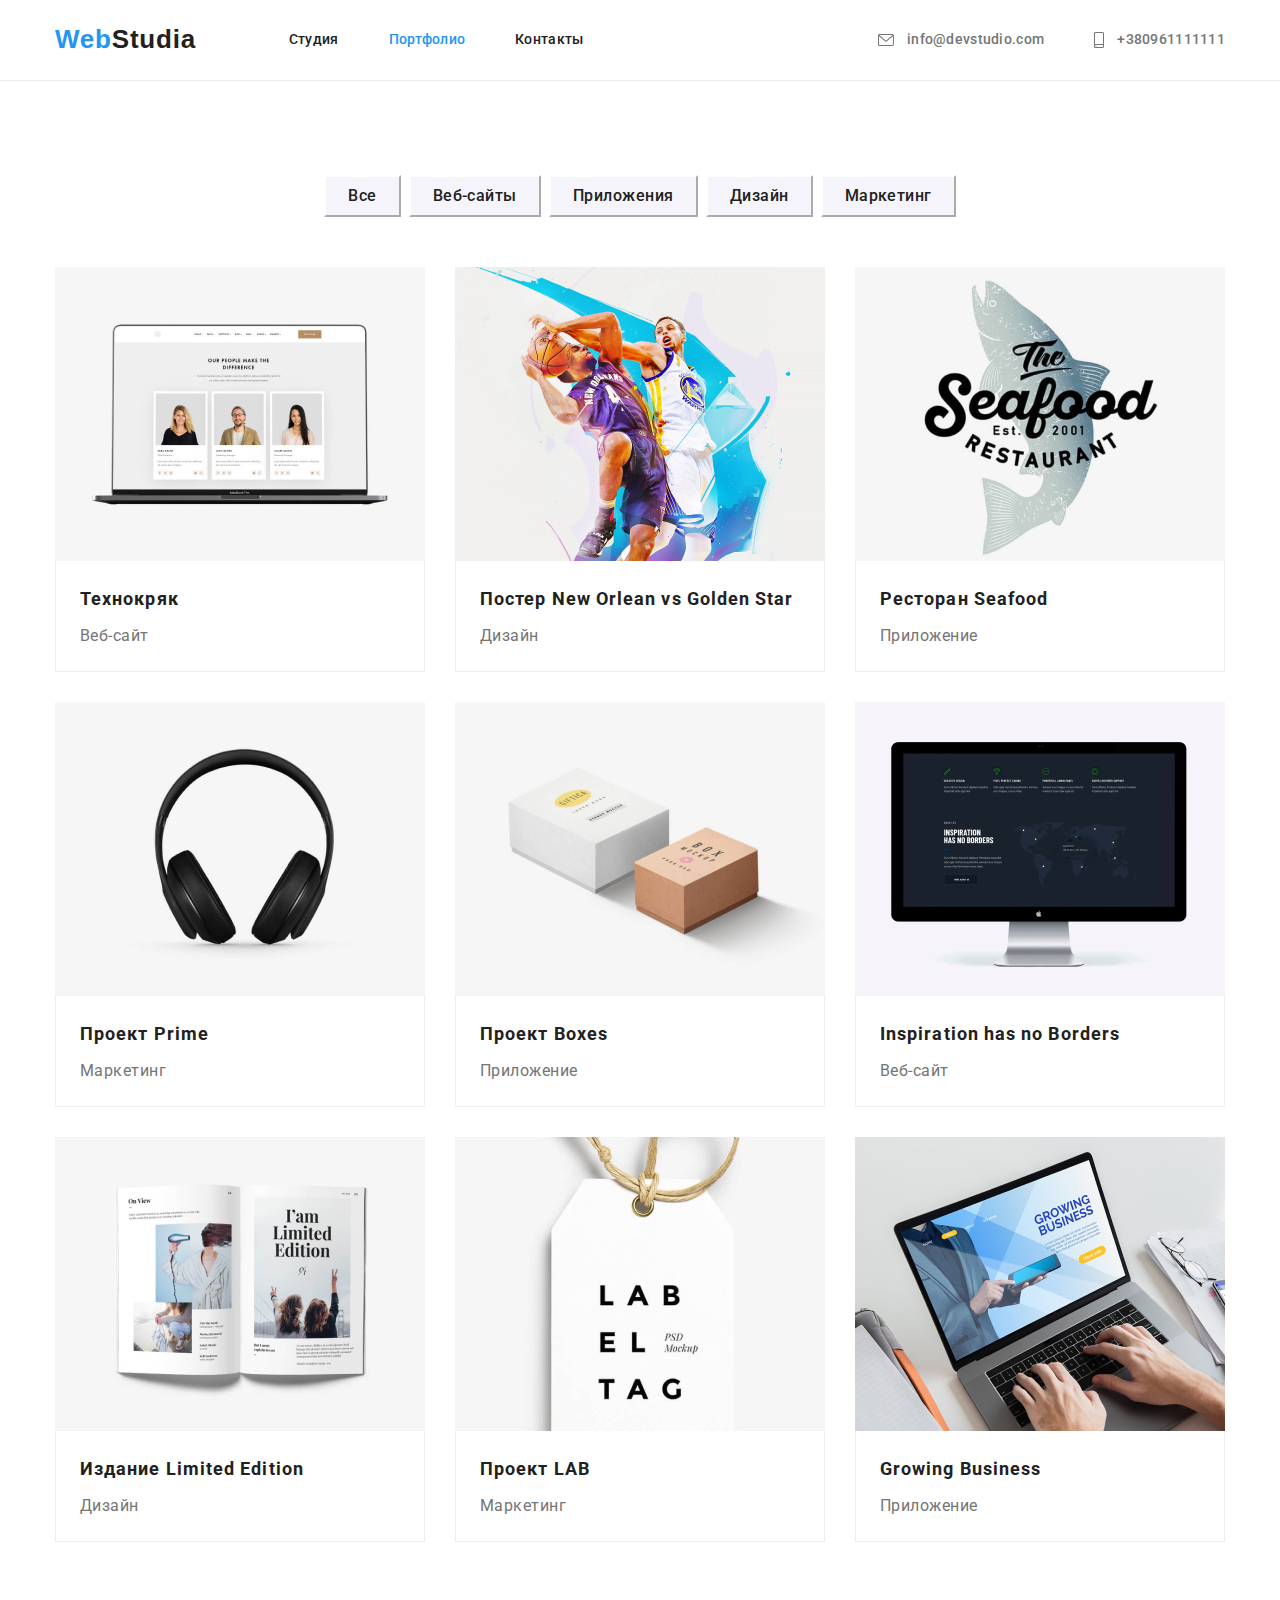
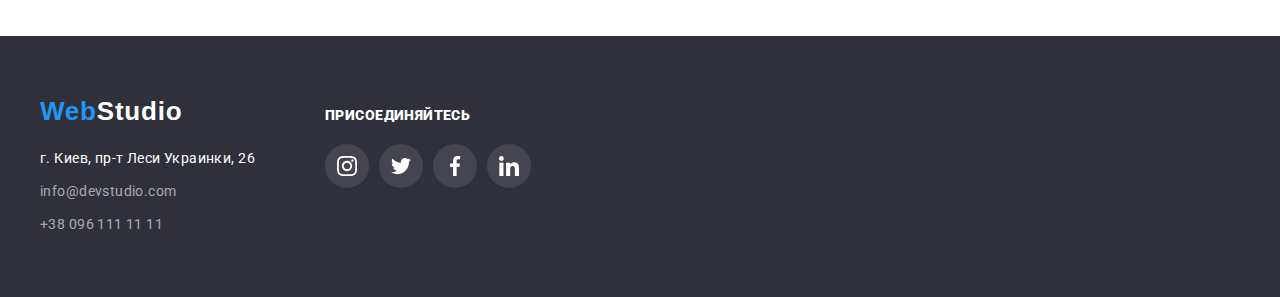
==== portfolio.html @ 7d4e593a "Перенос файлов" ====
<!DOCTYPE html>
<html lang="ru">

<head>
    
    <meta charset="UTF-8"/>
    <meta http-equiv="X-UA-Compatible" content="IE=Edge"/> <!--адаптация под IE и Edje-->
    <meta name="goit-markup-hw-02/" content="первое ДЗ"/>
    <title>Homework-2</title>
    <link rel="preconnect" href="https://fonts.gstatic.com"/>
    <link href="https://fonts.googleapis.com/css2?family=Roboto:wght@400;500;700;900&display=swap" rel="stylesheet"/>
    <link rel="stylesheet" href="https://cdnjs.cloudflare.com/ajax/libs/modern-normalize/0.2.0/modern-normalize.min.css"/>
    <link rel="stylesheet" href="./css/styles.css"/>

    <!-- Нормализация стилей в браузере или сброс стилей-->
        <!-- Сначала нормализатор -->
        <link
          rel="stylesheet"
          href="https://cdnjs.cloudflare.com/ajax/libs/modern-normalize/1.0.0/modern-normalize.min.css"
        />
        <!-- Потом ваши стили -->
        <link rel="stylesheet" href="./css/styles.css" />
    
</head>
<body>
    <header class="bg-color-header header">
        <div class="container ">
        
        <nav class="up-menue-style">
            <a class="logo-link logo-style logo" href="./"><span class="logocolor">Web</span>Studia</a>
            <ul class="list site-nav">
                <li class="li-header">
                    <a class="link" href="./index.html">Студия</a>
                </li>
                <li class="li-header">
                    <a class="current link" href="./portfolio.html">Портфолио</a>
                </li>
                <li >
                    <a class="link" href="contacs.html">Контакты</a>
                </li>
            </ul>
        </nav>
        <ul class="list up-phone-email-style nav-contacts">
            <li class="li-header">  
                <a class="link" href="mailto:info@devstudio.com">
                    <svg class="icon header-icon-link" width="16px" height="12px">
                        <use href="./images/icons/header-icons.svg#icon-envelope"></use>
                    </svg>
                    info@devstudio.com</a> 
            </li>
            <li>
                <a class="link" href="tel:+380961111111">
                    <svg class="icon header-icon-link" width="10px" height="16px">
                        <use href="./images/icons/header-icons.svg#icon-smartphone"></use>
                    </svg>
                    +380961111111</a>
            </li>
        </ul>
        </div>
    </header>

    <main class="main-bg-portfolio"> 
    <section  class="section">
        <div class="container "> 
            <h1 class="visually-hidden">Наше порфолио</h1>
            <ul class="list port-menu">
                <li class="port-menu-button-margin"><button type="button" class="portfolio-buttom link secondary">Все</button></li>
                <li class="port-menu-button-margin"><button type="button" class="portfolio-buttom link secondary">Веб-сайты</button></li>
                <li class="port-menu-button-margin"><button type="button" class="portfolio-buttom link secondary">Приложения</button ></li>
                <li class="port-menu-button-margin"><button type="button" class="portfolio-buttom link secondary">Дизайн</button ></li>
                <li><button type="button" class="portfolio-buttom link secondary">Маркетинг</button ></li>
            </ul>
            <h2 class="visually-hidden">Наши работы</h2>
            <ul class="list list-margin"> <!--<ul> - Список в виде точки, <ol> - список с цифрами-->
                <!-- li>a>(img+div>(p+p)) -->
                <li class="list-item-portfolio">
                    <a class="link" href="">
                    <img src="./images/portfolio/img.jpg" alt="Технокряк Веб-сайт" width="100%"/> <!--Ссылка на картинку, подпись и её размер-->
                    <div class="list-text-portfolio">
                    <h3 class="portfolio-h3-style">Технокряк</h3>
                    <p class="portfolio-p-style">Веб-сайт</p>
                    </div>
                    </a>
                </li>
                <li class="list-item-portfolio">
                    <a class="link" href="">
                    <img src="./images/portfolio/img-1.jpg" alt="Постер New Orlean vs Golden Star Дизайн" />
                    <div class="list-text-portfolio">
                    <h3 class="portfolio-h3-style">Постер New Orlean vs Golden Star</h3>
                    <p class="portfolio-p-style">Дизайн</p>
                    </div>
                    </a>
                </li>
                <li class="list-item-portfolio">
                    <a class="link" href="">
                    <img src="./images/portfolio/img-2.jpg" alt="Ресторан Seafood Приложение"/>
                    <div class="list-text-portfolio">
                    <h3 class="portfolio-h3-style">Ресторан Seafood</h3>
                    <p class="portfolio-p-style">Приложение</p>
                    </div>
                    </a>
                </li>
                <li class="list-item-portfolio">
                    <a class="link" href="">
                    <img src="./images/portfolio/img-3.jpg" alt="Технокряк Веб-сайт" /> <!--Ссылка на картинку, подпись и её размер-->
                    <div class="list-text-portfolio">
                    <h3 class="portfolio-h3-style">Проект Prime</h3>
                    <p class="portfolio-p-style">Маркетинг</p>
                    </div>
                    </a>
                </li>
                <li class="list-item-portfolio">
                    <a class="link" href="">
                    <img src="./images/portfolio/img-4.jpg" alt="Постер New Orlean vs Golden Star Дизайн" />
                    <div class="list-text-portfolio">
                    <h3 class="portfolio-h3-style">Проект Boxes</h3>
                    <p class="portfolio-p-style">Приложение</p>
                    </div>
                    </a>
                </li>
                <li class="list-item-portfolio">
                    <a class="link" href="">
                    <img src="./images/portfolio/img-5.jpg" alt="Ресторан Seafood Приложение" />
                    <div class="list-text-portfolio">
                    <h3 class="portfolio-h3-style">Inspiration has no Borders</h3>
                    <p class="portfolio-p-style">Веб-сайт</p>
                    </div>
                    </a>
                </li>
                <li class="list-item-portfolio">
                    <a class="link" href="">
                    <img src="./images/portfolio/img-6.jpg" alt="Технокряк Веб-сайт"/> <!--Ссылка на картинку, подпись и её размер-->
                    <div class="list-text-portfolio">
                    <h3 class="portfolio-h3-style">Издание Limited Edition</h3>
                    <p class="portfolio-p-style">Дизайн</p>
                    </div>
                    </a>
                </li>
                <li class="list-item-portfolio">
                    <a class="link" href="">
                    <img src="./images/portfolio/img-7.jpg" alt="Постер New Orlean vs Golden Star Дизайн" />
                    <div class="list-text-portfolio">
                    <h3 class="portfolio-h3-style">Проект LAB</h3>
                    <p class="portfolio-p-style">Маркетинг</p>
                    </div>
                    </a>
                </li>
                <li class="list-item-portfolio">
                    <a class="link" href="">
                    <img src="./images/portfolio/img-8.jpg" alt="Ресторан Seafood Приложение"/>
                    <div class="list-text-portfolio">
                    <h3 class="portfolio-h3-style">Growing Business</h3>
                    <p class="portfolio-p-style">Приложение</p>
                    </div>
                    </a>
                </li>
            </ul>    
        </div>
    </section>
    </main>

    <footer class="footer-text-color bg-color-footer">
        <div class="container ">
            <div class="footer-address">
                <a class="logo-link logo-style logo-margin" href="./"><span class="logocolor">Web</span>Studio</a> <!--ссылка на главную страницу "./" обозначает корневую папку и отправляет на главную страницу-->
                <address class="down-menue-address-style"><!--адрес-->
                    <ul class="list ">
                        <li class="li-footer-first">
                            <a class="link link-map" href="https://goo.gl/maps/oVkc9rPg9sfFg3QS6" target="_blank" 
                            rel="noopener norefener">г. Киев, пр-т Леси Украинки, 26 <!--адрес--></a>
                        </li>
                        <li class="li-footer-second">
                            <a class="link down-menue-contact-style" href="mailto:info@devstudio.com">info@devstudio.com</a> <!--Активный имэйл-->
                        </li>
                        <li>
                            <a class="link down-menue-contact-style" href="tel:+380961111111">+38 096 111 11 11</a> <!--Активный телефон-->
                        </li>
                    </ul>

                </address>
            </div>
            <div class="footer-soc">
                <h3 class="footer-h3-come">присоединяйтесь</h3>
                <ul class="list social-icons">
                    <li class="social-icons-item social-icons-item-margin">
                        <a href="" class="social-icons-link" target="_blank" rel="noopener noreferral">
                            <svg class="icon">
                                <use href="./images/icons/header-icons.svg#icon-instagram-2"></use>
                            </svg>
                        </a>
                    </li>
                    <li class="social-icons-item social-icons-item-margin">
                        <a href="" class="social-icons-link" target="_blank" rel="noopener noreferral">
                            <svg class="icon">
                                <use href="./images/icons/header-icons.svg#icon-twitter-1"></use>
                            </svg>
                        </a>
                    </li>
                    <li class="social-icons-item social-icons-item-margin">
                        <a href="" class="social-icons-link" target="_blank" rel="noopener noreferral">
                            <svg class="icon">
                                <use href="./images/icons/header-icons.svg#icon-facebook-1"></use>
                            </svg>
                        </a>
                    </li>
                    <li class="social-icons-item">
                        <a href="" class="social-icons-link" target="_blank" rel="noopener noreferral">
                            <svg class="icon">
                                <use href="./images/icons/header-icons.svg#icon-linkedin-1"></use>
                            </svg>
                        </a>
                    </li>
                </ul>
            </div>
        </div>

    </footer>
</body>
---- css/styles.css ----
/* предварительные стили и глобальные настройки*/
/* Шрифт Raleway */
@font-face {
  font-family: 'Raleway', sans-serif;
  font-style: normal;
  font-weight: 700;
  src: url('../fonts/raleway-v19-latin_cyrillic-ext_cyrillic/raleway-v19-latin_cyrillic-ext_cyrillic-700.eot'); /* IE9 Compat Modes */
  src: local(''),
       url('../fonts/raleway-v19-latin_cyrillic-ext_cyrillic/raleway-v19-latin_cyrillic-ext_cyrillic-700.eot?#iefix') format('embedded-opentype'), /* IE6-IE8 */
       url('../fonts/raleway-v19-latin_cyrillic-ext_cyrillic/raleway-v19-latin_cyrillic-ext_cyrillic-700.woff2') format('woff2'), /* Super Modern Browsers */
       url('../fonts/raleway-v19-latin_cyrillic-ext_cyrillic/raleway-v19-latin_cyrillic-ext_cyrillic-700.woff') format('woff'), /* Modern Browsers */
       url('../fonts/raleway-v19-latin_cyrillic-ext_cyrillic/raleway-v19-latin_cyrillic-ext_cyrillic-700.ttf') format('truetype'), /* Safari, Android, iOS */
       url('../fonts/raleway-v19-latin_cyrillic-ext_cyrillic/raleway-v19-latin_cyrillic-ext_cyrillic-700.svg#Raleway') format('svg'); /* Legacy iOS */
}

/* Класс скрывающий элементы */
.visually-hidden {
  position: absolute !important;
  clip: rect(1px 1px 1px 1px);
  clip: rect(1px, 1px, 1px, 1px);
  padding: 0 !important;
  border: 0 !important;
  height: 1px !important;
  width: 1px !important;
  overflow: hidden;
}

/* Заготовки глобальных настроек */
:root {
  --main-text-color-gray: #757575;
  --main-text-color-black: #212121;
  --main-text-color-master-black: #000000;
  --main-text-color-blue: #2196F3;
  --main-text-color-white: #FFFFFF;
  --bg-color-gray: #2f303a;
  --bg-header-line: #ECECEC;
  --border-color: #EEEEEE;
  --bg-color-team: #F5F4FA;
  --grid-item: 1;
  --icon-color-gray: #AFB1B8;
}
/* font-family: 'Roboto', sans-serif; */

/* Цвет фона main */
.main-bg {
  background-color: var(--main-text-color-white);
}

.main-bg-portfolio {
  background-color: var(--main-text-color-white);
}

html {
  box-sizing: border-box;
}

*,
*::before,
*::after {
  box-sizing: inherit;
}

/* a.current {
  color: var(--main-text-color-blue);
} */




















/* ВЫРАВНИВАНИЕ */

/* Сброс стилей */
h1,
h2,
h3,
h4,
h5,
h6,
p,
ul
 {
  margin: 0;
}


.section {
  padding-top: 94px;
  padding-bottom: 94px;
  
}

/* Общий размер для всей страницы */
.container {
  margin-left: auto;
  margin-right: auto;
  width: 1200px;
  padding: 0px 15px;
}

/* Header position */
.header .container{
  display: flex;
  justify-content: space-between;
  align-items: center;
  padding-top: 24px;
  padding-bottom: 25px;
  /* border-bottom: 30;
  border-color: var(--main-text-color-gray); */
}

.header {
  border-bottom: 1px solid var(--bg-header-line);
/* или */
/* border-width: 1px;
border-style: solid;
border-color: var(--main-text-color-gray); */
}

/* Центровка контактов */
.up-menue-style,
.nav-contacts .list {
display: flex;
align-items: center;

}


.site-nav,
.nav-contacts
 {
  display: inline-flex;
  padding-left: 0;
}

/* отступ для логотипа */
.container .logo {
  margin-right: auto;
}

/* отступ для студии,портфолио и контактов */
.up-menue-style .site-nav {
  /* margin-right: 331px; */
  margin-left: 93px;
}

/* отступы внутри site-nav */
.site-nav .li-header,
.up-phone-email-style .li-header {
  margin-right: 50px;
}

/* расположение текста относительно картинок */
.nav-contacts li .icon,
.nav-contacts li .link
 {
  vertical-align: middle;
}

/* пвсстояние между картинкой и текстом */
.header-icon-link {
  fill: var(--main-text-color-gray);
  margin-right: 10px;
  /* padding: 10px; */
}


.container .up-phone-email-style {
  fill: var(--main-text-color-gray);
  margin-left: auto;
}


/* Настройка расположения и размеров заголовка */
.container .h1-style {
  /* position: absolute; */
width: 696px;
/* height: 120px; */
margin: 0 auto;
text-align: center;
margin-bottom: 30px;
}

/* Настройка положения и размера кнопки */
.container .button {
  padding-right: 32px;
  padding-top: 10px;
  padding-bottom: 10px;
  padding-left: 32px;
  /* border-color: var(--main-text-color-blue); */
  margin: 0 auto;
}

/* .main-bg .bg-color-up .container{
  padding-top: 200px;
  padding-bottom: 200px;
} */

/* Положение Наших особенностей */
.container .index-list { 
  display: flex;
  justify-content: flex-end;
  align-items: center;
  padding-left: 0;
  /* padding-top: 32px;
  padding-bottom: 32px; */
  /* border-bottom: 30;
  border-color: var(--main-text-color-gray); */
}

/* Размер класа our-list и расстояния между ними */
.our-list {
  width: 270px;
  /* height: 101px; */
  
}

.index-list .our-margin{
  margin-right: 30px;
  /* padding-left: 0; */
}

/* промежуток между заголовком и подписью */
.our-list .h3-style{
  margin-bottom: 10px;
  margin-top: 0;
}

.container .h2-style-what-we-do {
  text-align: center;
  margin-bottom: 50px;
  margin-top: 0;
}

.what-are-we-do.section{
  padding-top: 0;
}

/* Положение Наших особенностей */
.list-work { 
  display: flex;
  justify-content: flex-end;
  align-items: center;
  /* padding-top: 32px;
  padding-bottom: 32px; */
  /* border-bottom: 30;
  border-color: var(--main-text-color-gray); */
}

/* Расстояние между блоками */
.list-work .li{
  margin-right: 30px;
}

/* превращаем картинку в блок */
.list-work li img{
  display: block;
}

/* Наша команда тени */
.container .list-team .our-shadow {
  box-shadow: 0px 1px 3px rgba(0, 0, 0, 0.12), 0px 1px 1px rgba(0, 0, 0, 0.14), 0px 2px 1px rgba(0, 0, 0, 0.2);
  /* border-radius: 0px 0px 4px 4px; */
}

/* Положение Наших особенностей */
.list-team { 
  display: flex;
  justify-content: flex-end;
  align-items: center;
  /* padding-top: 32px;
  padding-bottom: 32px; */
  /* border-bottom: 30;
  border-color: var(--main-text-color-gray); */
}

.list-team .block-style-index-margin {
  margin-right: 30px;
}

.block-style-index div .h2-style-team,
.block-style-index div .p-style {
  text-align: center;
}

.block-style-index div .h2-style-team {
  margin-bottom: 10px;
  margin-top: 0;
}

.block-style-index div .p-style {
  margin-bottom: 0;
  margin-top: 0;
  padding: 0px;
}

.block-style-index div {
  padding: 30px;
}

.block-style-index img {
  display: block;
  margin-bottom: 0px;
}


/* FOOTER */
.bg-color-footer .container { 
  display: flex;
  align-items: baseline;
  /* padding: 60px 0px; */
  /* padding-top: 32px;
  padding-bottom: 32px; */
  /* border-bottom: 30;
  border-color: var(--main-text-color-gray); */
}

.container .footer-address .logo-margin {
  display:block;
  margin-bottom: 20px;
}

/* Страница Портфолио */
/* main */
.main-bg-portfolio .section .container .port-menu{
  display: flex;
  justify-content:center;
  align-items: center;
  margin-bottom: 50px;
  margin-left: 0;
  padding-left: 0;
  /* padding-top: 32px;
  padding-bottom: 32px; */
  /* border-bottom: 30;
  border-color: var(--main-text-color-gray); */
}

/* размер кнопок port-menu */
.port-menu .link {
  padding: 6px 22px;
  
}

/* Отступ между кнопками port-menu */
.port-menu-button-margin {
  margin-right: 8px;
}

/* display: block for img port-menu */
.list-item-portfolio img {
  display: block;
}

.main-bg-portfolio .section .container .list-margin {
  display: flex;
  flex-wrap: wrap;
  margin-bottom: -30px;
  margin-right: -30px;
  --grid-item: 3;
  list-style: none;
  margin-left: 0;
  padding-left: 0;
}

.list-text-portfolio {
  padding: 20px 24px;
  border: 1px solid var(--border-color);
  border-top: none;
}

.list-item-portfolio {
  margin: 0 30px 30px 0px;
  /* width: 370px; */

  /* padding: 370px 404px; */

  /* задаём ширину элементов */
  flex-basis: calc((100% - 30px * var(--grid-item)) / var(--grid-item));
}


/* Увеличение области кликабельности ссылки */
/* .up-menue-style .logo-link, */
.site-nav .link,
.nav-contacts li .link {
  padding: 30px 0;
}




/* Отступ для Нашей команды */
.container .our-team-margin{
  margin-top: 0;
  margin-bottom: 50px;
  margin-left: auto;
  margin-right: auto;
  text-align: center;
}

.our-shadow div .p-style {
  margin-bottom: 16px;
}

/* Настройка заднего фона для иконок соцсетей в Нашей команде */
.social-icons-item .social-icons-link {
  background-color: var(--main-text-color-white);
  display: flex;
  justify-content: center;
  align-items: center;
  width: 44px;
  height: 44px;
  border-radius: 50%;
}

/* Расстояние между иконками */
.social-icons-item-margin {
  margin-right: 10px;
}

/* Параметры иконок соцсетей */
.social-icons .icon{
  width: 20px;
  height: 20px;
  fill: var(--icon-color-gray);
  /* fill: #000000; */
  /* background-color: #000000; */
}

/* отступ от левого края для всех иконок */
.list-team div .social-icons {
  display: inline-flex;
  /* margin: 0 auto; */
  padding: 0 0 0 2px;

}

/* Выделение цветом иконок соцсетей нашей команды. Ховер и фокус задается всегда на ссылку! */
.social-icons-item .social-icons-link:hover .icon,
.social-icons-item .social-icons-link:focus .icon,
.social-icons-item .social-icons-link:hover,
.social-icons-item .social-icons-link:focus {
  fill: var(--main-text-color-white);
  background-color: var(--main-text-color-blue);
  /* border-radius: 10px; */
  /* margin: 10px; */
  /* fill: inherit; */
}

/* Настройка заднего фона для иконок соцсетей в футере */
.container .list .social-icons-item .social-icons-link {
  background-color: rgba(255, 255, 255, 0.1);
  display: flex;
  justify-content: center;
  align-items: center;
  width: 44px;
  height: 44px;
  border-radius: 50%;
}

/* Расстояние между иконками */
.social-icons-item-margin {
  margin-right: 10px;
  margin-top: 0;
  margin-top: 0;
  margin-bottom: 0;
}

/* Параметры иконок соцсетей Нашей команды */
.block-style-index div .social-icons .social-icons-link .icon{
  width: 20px;
  height: 20px;
  fill: var(--icon-color-gray);
  /* fill: #000000; */
  /* background-color: #000000; */
}

/* Параметры иконок соцсетей Футера*/
.container .list .social-icons-link .icon{
  width: 20px;
  height: 20px;
  fill: var(--main-text-color-white);
  /* fill: #000000; */
  /* background-color: #000000; */
}

/* отступ от левого края для всех иконок и все в ряд */
.container .social-icons {
  display: inline-flex;
  /* margin: 0 auto; */
  padding: 0;
}

/* Выделение цветом иконок соцсетей футера. Ховер и фокус задается всегда на ссылку! */
.container .list .social-icons-item .social-icons-link:hover .icon,
.container .list .social-icons-item .social-icons-link:focus .icon,
.container .list .social-icons-item .social-icons-link:hover,
.container .list .social-icons-item .social-icons-link:focus {
  fill: var(--main-text-color-white);
  background-color: var(--main-text-color-blue);
  /* border-radius: 10px; */
  /* margin: 10px; */
  /* fill: inherit; */
}






/* отступы между списками в футере */
.down-menue-address-style .list .li-footer-first {
  margin-bottom: 9px;
  /* margin-top: 9px; */
  /* padding-bottom: 6px;
  padding-top: 9px; */

}

.down-menue-address-style .list .li-footer-second {
  margin-bottom: 9px;
  /* margin-top: 9px; */
  /* padding-bottom: 6px;
  padding-top: 9px; */

}

.list-text-portfolio .portfolio-h3-style {
  margin: 0;
}

.list-text-portfolio .portfolio-p-style {
  margin-top: 4px;
  margin-bottom: 0;
}

/* картинка на всю ширину блока */
.list-item-portfolio .link img{
  width: 100%;
}

.footer-text-color .container {
  padding: 60px 0;
}

/* Настройка блока адрес в футере, размера и расположения */
.footer-text-color .container .footer-address {
/* display: flex;
flex-direction: column;
align-items:flex-start; */
/* padding-left: 30px; */
/* padding-top: 60px;
padding-bottom: 60px; */
margin-right: 70px;
/* padding-left: 0; */
}

/* Настройки блока соцсетей в футере, размера и расположения */
.footer-text-color .container .footer-soc {
  display: flex;
  flex-direction: column;
  align-items:flex-start;
  /* padding-top: 75px;
padding-bottom: 97px; */
margin-right: 93px;
}

.list-item-portfolio .link:hover,
.list-item-portfolio .link:focus {
  display: block;

  /* box-sizing: border-box; */
  box-shadow: 0px 1px 1px rgba(0, 0, 0, 0.12), 0px 4px 4px rgba(0, 0, 0, 0.06), 1px 4px 6px rgba(0, 0, 0, 0.16);
}

/* .footer-come {
  text-align: left;
} */



/* НАШИ ПРЕИМУЩЕСТВА */
/* настройка фонового изображения для вставки перед списком */
.index-list .our-list::before {
  /* block растягивает на полный размер родителя */
  display: block;
  content: "";
  height: 120px;
  margin-bottom: 30px;
  background-color: var(--bg-color-team);
  background-size: 70px 70px;
  background-repeat: no-repeat;
  background-position: center;
  /* border-radius: 4px; */
}

/* Антенна в виде фонового изображения */
.icon-antenna::before {
  background-image: url("../images/icons/antenna-1.svg");
}

/* Часы в виде фонового изображения */
.icon-clock::before {
  background-image: url("../images/icons/clock-1.svg");
}

/* Компьютер-диаграмма в виде фонового изображения */
.icon-comp::before {
  background-image: url("../images/icons/diagram-1.svg");
}

/* Астронавт в виде фонового изображения */
.icon-astronaut::before {
  background-image: url("../images/icons/astronaut-1.svg");
}




/* ПОСТОЯННЫЕ КЛИЕНТЫ */
.section-client {
  padding-top: 94px;
  padding-bottom: 94px;
}
/* Параметры иконок соцсетей Футера*/
.container .list .icon-client-ya .link .icon{
  fill: var(--icon-color-gray);
}

/* Настройка иконок вряд */
.icons-client {
  display: flex;
  margin: 0;
  padding: 0;
}

/* Промежуткм между блоками */
.icon-client-ya-margin {
  display: flex;
  margin-right: 30px;
}


/* Выделение цветом иконок соцсетей футера. Ховер и фокус задается всегда на ссылку! */
.container .list .icon-client-ya .link-client:hover .icon,
.container .list .icon-client-ya .link-client:focus .icon,
.container .list .icon-client-ya .link-client:hover,
.container .list .icon-client-ya .link-client:focus {
  fill: var(--main-text-color-blue);
  border-color: var(--main-text-color-blue);
  /* border-radius: 10px; */
  /* margin: 10px; */
  /* fill: inherit; */
}

/* Настройка блоков и ссылки параллельно */
.icon-client-ya .link-client {
  /* background-color: var(--main-text-color-white); */
  display: flex;
  justify-content: center;
  align-items: center;
  width: 170px;
  height: 90px;
  border: 1px;
  border-radius: 4%;
  border-style: solid;
  border-color: var(--icon-color-gray);
  
}

.footer-soc .footer-h3-come {
  margin-bottom: 20px;
}





























/* Применение классов */



/* Настройка тела сайта */
body {
  font-family: "Roboto", sans-serif;
  font-size: 14px;
  line-height: 1.71;
  letter-spacing: 0.03em; /* расстояние между буквами*/
  color: var(--main-text-color-black);
  /*background-color: #e5e5e5;*/
}

.logo-link
{
  text-decoration: none; /* убирает подчеркивание с ссылки */
  color: inherit; /* обесцвечивает ссылку */
}

/* обесцвечивание и скрытия подч]ркивания для ссылки */
.link {
  text-decoration: none; /* убирает подчеркивание с ссылки */
  color: inherit; /*обесцвечивает ссылку*/
}

/* изменение ссылки при наведении */
.link:hover,
:focus {
  color: var(--main-text-color-blue);
}

/* Выделение цветом иконок письма и телефона. Ховер и фокус задается всегда на ссылку! */
.link:hover .header-icon-link,
.link:focus .header-icon-link {
  fill: var(--main-text-color-blue);
  /* border-radius: 10px; */
  /* margin: 10px; */
  /* fill: inherit; */
}

/* Отцентровать */
/* .center {
  text-align: center;
} */

/* Убрать нумерацию списка */
.list {
  list-style: none;
  /* padding-left: 0px;
  margin: 0px; */
}

/* Убрать нумерацию списка */
.list .our-icon-link{
  list-style: none;
  /* padding-left: 0px;
  margin: 0px; */
}

.down-menue-address-style .list {
  padding-left: 0px;
  margin: 0px;
}


    /* Стили телефона и имэйла в хедере */
.up-phone-email-style {
font-weight: 500;
font-size: 14px;
line-height: 1.14;
letter-spacing: 0.02em;
color: var(--main-text-color-gray);
}

/* оформление верхнего меню */
.up-menue-style {
font-weight: 500;
font-size: 14px;
line-height: 1.14;
letter-spacing: 0.02em;
color: var(--main-text-color-black);
}

/* Цвет футера */
.footer-text-color {
  color: var(--main-text-color-white);
}

/* оформление адреса нижнего меню */
.down-menue-address-style {
/*font-weight: 400;*/
font-style: normal;
font-size: 14px;
line-height: 1.7;
letter-spacing: 0.03em;

  }

/* оформление нижнего меню телефона и имэйла*/
.down-menue-contact-style {
color: rgba(255, 255, 255, 0.6);
    }

/* Стиль заголовка н1 */
.h1-style {
font-weight: 900;
font-size: 44px;
line-height: 1.36;
/* text-align: center; */
letter-spacing: 0.06em;
text-transform: uppercase;
color: var(--main-text-color-white);
}

/* Стиль заголовка н2 */
.h2-style {
  font-family: Roboto;
  font-style: normal;
  font-weight: 700;
  font-size: 36px;
  line-height: 1.16;
  /* text-align: center; */
  letter-spacing: 0.03em;
  color: var(--main-text-color-master-black);
}

/* Стиль заголовка н2 для "Наша команда" */
.h2-style-team {
  font-weight: 500;
  font-size: 16px;
  line-height: 1.9;
  /* text-align: center; */
  letter-spacing: 0.03em;
  color: var(--main-text-color-master-black);
}

/* Стиль заготовка н3 */
.h3-style {
  font-weight: 700;
  font-size: 14px;
  line-height: 1.14;
  letter-spacing: 0.03em;
  text-transform: uppercase;
  color: var(--main-text-color-black);
}

.p-style-up {
  font-size: 14px;
  line-height: 1.5;
  letter-spacing: 0.03em;
  color: var(--main-text-color-gray);
  margin: 0;
}


/* Стиль для простого текста главной страницы */
.p-style {
  /*font-weight: 400;*/
  font-size: 14px;
  line-height: 1.71;
  letter-spacing: 0.03em;  
  color: var(--main-text-color-gray);
}

/* Стиль для подписи нашей команды */
.p-style-team {
  /*font-weight: 400;*/
  font-size: 16px;
  line-height: 1.19;
  /* text-align: center; */
  letter-spacing: 0.03em;  
  color: var(--main-text-color-gray);
}

/* Стиль для cтилизации заголовка фото в портфолио */
.portfolio-h3-style {
font-weight: 700;
font-size: 18px;
line-height: 2;
letter-spacing: 0.06em;
/* letter-spacing: 0.04em; */
color: var(--main-text-color-black);

}

/* Стиль для cтилизации описания фото в портфолио */
.portfolio-p-style {
/*font-weight: 400;*/
font-size: 16px;
line-height: 1.87;
letter-spacing: 0.03em;
color: var(--main-text-color-gray);
}

/* Стиль кнопки на главной странице */
.button {
  font-weight: 700;
  font-size: 16px;
  line-height: 1.87;
  display: flex;
  align-items: center;
  text-align: center;
  letter-spacing: 0.06em;
  color: var(--main-text-color-white);
}

/* Client стилизация текста*/
.h2-style-client {
font-weight: 700;
font-size: 36px;
line-height: 1.16;
text-align: center;
letter-spacing: 0.03em;
color: var(--main-text-color-black);
margin-bottom: 50px;
margin-top: 0;
}


/* футер, ПРИСОЕДИНЯЙТЕСЬ */
.footer-h3-come {
  font-weight: 900;
  font-size: 14px;
  line-height: 1.14;
  letter-spacing: 0.03em;
  text-transform: uppercase;
  margin: 0;
  color: var(--main-text-color-white);
  }















/* НАСТРОЙКА ЦВЕТОВ */
/* ЦВЕТА ФОНА И КНОПОК */
/* настройка цвета логотипа, а именно части Web */
.logocolor {
  color: var(--main-text-color-blue);
}

/* Стиль логотипа (цвет, шрифт и т.д.) */
.logo-style {  
  font-family: "Raleway", sans-serif;
  /* font-style: normal; */
  font-weight: 700;
  font-size: 26px;
  line-height: 1.2;
  letter-spacing: 0.03em;
  /* color: var(--main-text-color-master-black); */
  }

.button-index {
  background-color: var(--main-text-color-blue);
  border: none;
  border-radius: 4px;
}

/* изменение цвета кнопки при наведении */
.button:hover,
.button:focus {
  background-color: var(--main-text-color-blue); /*изменение цвета кнопни*/
  color: var(--main-text-color-white); /*изменение цвета надписи*/
  cursor: pointer;
}

/* Стиль кнопок на странице портфолио */
.portfolio-buttom {
font-weight: 500;
font-size: 16px;
line-height: 1.63;
letter-spacing: 0.03em;
color: var(--main-text-color-black);
background-color: var(--main-text-color-white);
cursor: pointer;
}

.portfolio-buttom.link:hover,
.portfolio-buttom.link:focus {
  background-color: var(--main-text-color-blue); /*изменение цвета кнопни*/
  color: var(--main-text-color-white);  /*изменение цвета надписи*/
  box-shadow: 0px 3px 1px rgba(0, 0, 0, 0.1), 0px 1px 2px rgba(0, 0, 0, 0.08), 0px 2px 2px rgba(0, 0, 0, 0.12);
  border-radius: 4px;
  /* cursor: pointer; */
}

.portfolio-buttom.primary {
  background-color: var(--main-text-color-blue);
  color: var(--main-text-color-white);
  border-color: var(--main-text-color-blue);
}

.portfolio-buttom.secondary {
  background-color: var(--bg-color-team);
  color: var(--main-text-color-black);
  border-color: var(--main-text-color-white);
}

.bg-color-header {
  /* position: absolute; */
  /* width: 1600px; */
  /* height: 80px; */
  /* left: 0px; */
  /* top: 0px; */
  background: var(--main-text-color-white);
}

.bg-color-up {

background-color: var(--bg-color-gray);
text-align: center;
padding-top: 200px;
padding-bottom: 200px;
max-width: 1600px;   /*максимальная длинна банера*/
height: 600px;
margin-left: auto;
margin-right: auto;
background-image: url(../images/index/bg-Img-overlay.png), url(../images/index/bg-header-Img.png);
/* background-image: linear-gradient(rgba(47, 48, 58, 0.4), rgba(47, 48, 58, 0.4)), url(../images/index/bg-header-Img.png); */
background-position: center;
background-repeat: no-repeat;
object-fit: cover;  /*задаем отображение картинки-фона (стоять на месте и т.д.);/
/* центр всегда на месте */
background-position: center;
/* можно задать ысоту банера, убирая паддинги, но тогда могут возникнуть баги с переполнением */

  /* display: flex;*/  /*работает вместе с align-items*/
  /*align-items: center;*/  /*вертикальное выравнивание*/
  /* justify-content: center;  горизонтальное выравнивание */ 
  /* Банер всегда подстраивается под экран */
  /* height: 100vh;  */
/* position: absolute; */
/* width: 1600px; */
/* height: 600px; */
/* left: 0px; */
/* top: 80px; */
/* padding: 250px 0; */
/* object-position: 50% 50%; */
/* padding: 200px 0;  */
}

.bg-color-team {
  /* position: absolute; */
  /* width: 1600px; */
  /* height: 648px; */
  /* left: 0px;
  top: 1449px; */
  background: var(--bg-color-team);
}

.bg-color-footer {
  /* position: absolute; */
  /* width: 1600px; */
  /* height: 252px; */
  /* left: 0px;
  top: 1628px; */
  background: var(--bg-color-gray);
}

.bg-color-portfolio-block {
  /* position: absolute;
width: 370px;
/* height: 404px; */
/* left: 1015px;
top: 262px; */
background: var(--main-text-color-white);
border: 1px solid var(--border-color);
box-sizing: border-box;
}

.block-style-index {
  /* position: absolute; */
  width: 270px;
  /* height: 368px; */
  /* left: 215px;
  top: 1635px; */
  background: var(--main-text-color-white);
  /* material shadow v1 */  
  box-shadow: 0px 1px 3px rgba(0, 0, 0, 0.12), 0px 1px 1px rgba(0, 0, 0, 0.14), 0px 2px 1px rgba(0, 0, 0, 0.2);
  border-radius: 0px 0px 4px 4px;
}










/* ЦВЕТА ТЕКСТА */
/* цвет текста для отображения активной сылкиы */
.current {
  color: var(--main-text-color-blue);
}

/* цвет текста для отображения активной сылкиы */
.current-button {
  color: var(--main-text-color-white);
  background-color: var(--main-text-color-blue);
}























/* НЕ ИСПОЛЬЗУЕМОЕ */
/* raleway-regular - latin_cyrillic-ext_cyrillic */
/*@font-face {
  font-family: 'Raleway';
  font-style: normal;
  font-weight: 400;
  src: url('../fonts/raleway-v19-latin_cyrillic-ext_cyrillic-regular.eot'); /* IE9 Compat Modes */
 /* src: local(''),
       url('../fonts/raleway-v19-latin_cyrillic-ext_cyrillic-regular.eot?#iefix') format('embedded-opentype'), /* IE6-IE8 */
  /*     url('../fonts/raleway-v19-latin_cyrillic-ext_cyrillic-regular.woff2') format('woff2'), /* Super Modern Browsers */
 /*      url('../fonts/raleway-v19-latin_cyrillic-ext_cyrillic-regular.woff') format('woff'), /* Modern Browsers */
 /*      url('../fonts/raleway-v19-latin_cyrillic-ext_cyrillic-regular.ttf') format('truetype'), /* Safari, Android, iOS */
 /*      url('../fonts/raleway-v19-latin_cyrillic-ext_cyrillic-regular.svg#Raleway') format('svg'); /* Legacy iOS */
/*}*/
/* raleway-700 - latin_cyrillic-ext_cyrillic */

/* Выстраивание списка в ряд */
/* .line {
        display: inline;
        margin-right: 5px; */
        /* list-style: none;убираем маркеры списка */
        /*display: inline-block; /* Отображать как строчный элемент */
        /* margin: 0; убираем верхнее и нижнее поле, равное 1em */
        /* padding-left: 0; убираем левый отступ, равный 40px */
        /* margin-right: 5px; Отступ слева */
        /* border: 1px solid #000; Рамка вокруг текста
        padding: 3px; Поля вокруг текста */
    /* } */
---- css/styles.css ----
/* предварительные стили и глобальные настройки*/
/* Шрифт Raleway */
@font-face {
  font-family: 'Raleway', sans-serif;
  font-style: normal;
  font-weight: 700;
  src: url('../fonts/raleway-v19-latin_cyrillic-ext_cyrillic/raleway-v19-latin_cyrillic-ext_cyrillic-700.eot'); /* IE9 Compat Modes */
  src: local(''),
       url('../fonts/raleway-v19-latin_cyrillic-ext_cyrillic/raleway-v19-latin_cyrillic-ext_cyrillic-700.eot?#iefix') format('embedded-opentype'), /* IE6-IE8 */
       url('../fonts/raleway-v19-latin_cyrillic-ext_cyrillic/raleway-v19-latin_cyrillic-ext_cyrillic-700.woff2') format('woff2'), /* Super Modern Browsers */
       url('../fonts/raleway-v19-latin_cyrillic-ext_cyrillic/raleway-v19-latin_cyrillic-ext_cyrillic-700.woff') format('woff'), /* Modern Browsers */
       url('../fonts/raleway-v19-latin_cyrillic-ext_cyrillic/raleway-v19-latin_cyrillic-ext_cyrillic-700.ttf') format('truetype'), /* Safari, Android, iOS */
       url('../fonts/raleway-v19-latin_cyrillic-ext_cyrillic/raleway-v19-latin_cyrillic-ext_cyrillic-700.svg#Raleway') format('svg'); /* Legacy iOS */
}

/* Класс скрывающий элементы */
.visually-hidden {
  position: absolute !important;
  clip: rect(1px 1px 1px 1px);
  clip: rect(1px, 1px, 1px, 1px);
  padding: 0 !important;
  border: 0 !important;
  height: 1px !important;
  width: 1px !important;
  overflow: hidden;
}

/* Заготовки глобальных настроек */
:root {
  --main-text-color-gray: #757575;
  --main-text-color-black: #212121;
  --main-text-color-master-black: #000000;
  --main-text-color-blue: #2196F3;
  --main-text-color-white: #FFFFFF;
  --bg-color-gray: #2f303a;
  --bg-header-line: #ECECEC;
  --border-color: #EEEEEE;
  --bg-color-team: #F5F4FA;
  --grid-item: 1;
  --icon-color-gray: #AFB1B8;
}
/* font-family: 'Roboto', sans-serif; */

/* Цвет фона main */
.main-bg {
  background-color: var(--main-text-color-white);
}

.main-bg-portfolio {
  background-color: var(--main-text-color-white);
}

html {
  box-sizing: border-box;
}

*,
*::before,
*::after {
  box-sizing: inherit;
}

/* a.current {
  color: var(--main-text-color-blue);
} */




















/* ВЫРАВНИВАНИЕ */

/* Сброс стилей */
h1,
h2,
h3,
h4,
h5,
h6,
p,
ul
 {
  margin: 0;
}


.section {
  padding-top: 94px;
  padding-bottom: 94px;
  
}

/* Общий размер для всей страницы */
.container {
  margin-left: auto;
  margin-right: auto;
  width: 1200px;
  padding: 0px 15px;
}

/* Header position */
.header .container{
  display: flex;
  justify-content: space-between;
  align-items: center;
  padding-top: 24px;
  padding-bottom: 25px;
  /* border-bottom: 30;
  border-color: var(--main-text-color-gray); */
}

.header {
  border-bottom: 1px solid var(--bg-header-line);
/* или */
/* border-width: 1px;
border-style: solid;
border-color: var(--main-text-color-gray); */
}

/* Центровка контактов */
.up-menue-style,
.nav-contacts .list {
display: flex;
align-items: center;

}


.site-nav,
.nav-contacts
 {
  display: inline-flex;
  padding-left: 0;
}

/* отступ для логотипа */
.container .logo {
  margin-right: auto;
}

/* отступ для студии,портфолио и контактов */
.up-menue-style .site-nav {
  /* margin-right: 331px; */
  margin-left: 93px;
}

/* отступы внутри site-nav */
.site-nav .li-header,
.up-phone-email-style .li-header {
  margin-right: 50px;
}

/* расположение текста относительно картинок */
.nav-contacts li .icon,
.nav-contacts li .link
 {
  vertical-align: middle;
}

/* пвсстояние между картинкой и текстом */
.header-icon-link {
  fill: var(--main-text-color-gray);
  margin-right: 10px;
  /* padding: 10px; */
}


.container .up-phone-email-style {
  fill: var(--main-text-color-gray);
  margin-left: auto;
}


/* Настройка расположения и размеров заголовка */
.container .h1-style {
  /* position: absolute; */
width: 696px;
/* height: 120px; */
margin: 0 auto;
text-align: center;
margin-bottom: 30px;
}

/* Настройка положения и размера кнопки */
.container .button {
  padding-right: 32px;
  padding-top: 10px;
  padding-bottom: 10px;
  padding-left: 32px;
  /* border-color: var(--main-text-color-blue); */
  margin: 0 auto;
}

/* .main-bg .bg-color-up .container{
  padding-top: 200px;
  padding-bottom: 200px;
} */

/* Положение Наших особенностей */
.container .index-list { 
  display: flex;
  justify-content: flex-end;
  align-items: center;
  padding-left: 0;
  /* padding-top: 32px;
  padding-bottom: 32px; */
  /* border-bottom: 30;
  border-color: var(--main-text-color-gray); */
}

/* Размер класа our-list и расстояния между ними */
.our-list {
  width: 270px;
  /* height: 101px; */
  
}

.index-list .our-margin{
  margin-right: 30px;
  /* padding-left: 0; */
}

/* промежуток между заголовком и подписью */
.our-list .h3-style{
  margin-bottom: 10px;
  margin-top: 0;
}

.container .h2-style-what-we-do {
  text-align: center;
  margin-bottom: 50px;
  margin-top: 0;
}

.what-are-we-do.section{
  padding-top: 0;
}

/* Положение Наших особенностей */
.list-work { 
  display: flex;
  justify-content: flex-end;
  align-items: center;
  /* padding-top: 32px;
  padding-bottom: 32px; */
  /* border-bottom: 30;
  border-color: var(--main-text-color-gray); */
}

/* Расстояние между блоками */
.list-work .li{
  margin-right: 30px;
}

/* превращаем картинку в блок */
.list-work li img{
  display: block;
}

/* Наша команда тени */
.container .list-team .our-shadow {
  box-shadow: 0px 1px 3px rgba(0, 0, 0, 0.12), 0px 1px 1px rgba(0, 0, 0, 0.14), 0px 2px 1px rgba(0, 0, 0, 0.2);
  /* border-radius: 0px 0px 4px 4px; */
}

/* Положение Наших особенностей */
.list-team { 
  display: flex;
  justify-content: flex-end;
  align-items: center;
  /* padding-top: 32px;
  padding-bottom: 32px; */
  /* border-bottom: 30;
  border-color: var(--main-text-color-gray); */
}

.list-team .block-style-index-margin {
  margin-right: 30px;
}

.block-style-index div .h2-style-team,
.block-style-index div .p-style {
  text-align: center;
}

.block-style-index div .h2-style-team {
  margin-bottom: 10px;
  margin-top: 0;
}

.block-style-index div .p-style {
  margin-bottom: 0;
  margin-top: 0;
  padding: 0px;
}

.block-style-index div {
  padding: 30px;
}

.block-style-index img {
  display: block;
  margin-bottom: 0px;
}


/* FOOTER */
.bg-color-footer .container { 
  display: flex;
  align-items: baseline;
  /* padding: 60px 0px; */
  /* padding-top: 32px;
  padding-bottom: 32px; */
  /* border-bottom: 30;
  border-color: var(--main-text-color-gray); */
}

.container .footer-address .logo-margin {
  display:block;
  margin-bottom: 20px;
}

/* Страница Портфолио */
/* main */
.main-bg-portfolio .section .container .port-menu{
  display: flex;
  justify-content:center;
  align-items: center;
  margin-bottom: 50px;
  margin-left: 0;
  padding-left: 0;
  /* padding-top: 32px;
  padding-bottom: 32px; */
  /* border-bottom: 30;
  border-color: var(--main-text-color-gray); */
}

/* размер кнопок port-menu */
.port-menu .link {
  padding: 6px 22px;
  
}

/* Отступ между кнопками port-menu */
.port-menu-button-margin {
  margin-right: 8px;
}

/* display: block for img port-menu */
.list-item-portfolio img {
  display: block;
}

.main-bg-portfolio .section .container .list-margin {
  display: flex;
  flex-wrap: wrap;
  margin-bottom: -30px;
  margin-right: -30px;
  --grid-item: 3;
  list-style: none;
  margin-left: 0;
  padding-left: 0;
}

.list-text-portfolio {
  padding: 20px 24px;
  border: 1px solid var(--border-color);
  border-top: none;
}

.list-item-portfolio {
  margin: 0 30px 30px 0px;
  /* width: 370px; */

  /* padding: 370px 404px; */

  /* задаём ширину элементов */
  flex-basis: calc((100% - 30px * var(--grid-item)) / var(--grid-item));
}


/* Увеличение области кликабельности ссылки */
/* .up-menue-style .logo-link, */
.site-nav .link,
.nav-contacts li .link {
  padding: 30px 0;
}




/* Отступ для Нашей команды */
.container .our-team-margin{
  margin-top: 0;
  margin-bottom: 50px;
  margin-left: auto;
  margin-right: auto;
  text-align: center;
}

.our-shadow div .p-style {
  margin-bottom: 16px;
}

/* Настройка заднего фона для иконок соцсетей в Нашей команде */
.social-icons-item .social-icons-link {
  background-color: var(--main-text-color-white);
  display: flex;
  justify-content: center;
  align-items: center;
  width: 44px;
  height: 44px;
  border-radius: 50%;
}

/* Расстояние между иконками */
.social-icons-item-margin {
  margin-right: 10px;
}

/* Параметры иконок соцсетей */
.social-icons .icon{
  width: 20px;
  height: 20px;
  fill: var(--icon-color-gray);
  /* fill: #000000; */
  /* background-color: #000000; */
}

/* отступ от левого края для всех иконок */
.list-team div .social-icons {
  display: inline-flex;
  /* margin: 0 auto; */
  padding: 0 0 0 2px;

}

/* Выделение цветом иконок соцсетей нашей команды. Ховер и фокус задается всегда на ссылку! */
.social-icons-item .social-icons-link:hover .icon,
.social-icons-item .social-icons-link:focus .icon,
.social-icons-item .social-icons-link:hover,
.social-icons-item .social-icons-link:focus {
  fill: var(--main-text-color-white);
  background-color: var(--main-text-color-blue);
  /* border-radius: 10px; */
  /* margin: 10px; */
  /* fill: inherit; */
}

/* Настройка заднего фона для иконок соцсетей в футере */
.container .list .social-icons-item .social-icons-link {
  background-color: rgba(255, 255, 255, 0.1);
  display: flex;
  justify-content: center;
  align-items: center;
  width: 44px;
  height: 44px;
  border-radius: 50%;
}

/* Расстояние между иконками */
.social-icons-item-margin {
  margin-right: 10px;
  margin-top: 0;
  margin-top: 0;
  margin-bottom: 0;
}

/* Параметры иконок соцсетей Нашей команды */
.block-style-index div .social-icons .social-icons-link .icon{
  width: 20px;
  height: 20px;
  fill: var(--icon-color-gray);
  /* fill: #000000; */
  /* background-color: #000000; */
}

/* Параметры иконок соцсетей Футера*/
.container .list .social-icons-link .icon{
  width: 20px;
  height: 20px;
  fill: var(--main-text-color-white);
  /* fill: #000000; */
  /* background-color: #000000; */
}

/* отступ от левого края для всех иконок и все в ряд */
.container .social-icons {
  display: inline-flex;
  /* margin: 0 auto; */
  padding: 0;
}

/* Выделение цветом иконок соцсетей футера. Ховер и фокус задается всегда на ссылку! */
.container .list .social-icons-item .social-icons-link:hover .icon,
.container .list .social-icons-item .social-icons-link:focus .icon,
.container .list .social-icons-item .social-icons-link:hover,
.container .list .social-icons-item .social-icons-link:focus {
  fill: var(--main-text-color-white);
  background-color: var(--main-text-color-blue);
  /* border-radius: 10px; */
  /* margin: 10px; */
  /* fill: inherit; */
}






/* отступы между списками в футере */
.down-menue-address-style .list .li-footer-first {
  margin-bottom: 9px;
  /* margin-top: 9px; */
  /* padding-bottom: 6px;
  padding-top: 9px; */

}

.down-menue-address-style .list .li-footer-second {
  margin-bottom: 9px;
  /* margin-top: 9px; */
  /* padding-bottom: 6px;
  padding-top: 9px; */

}

.list-text-portfolio .portfolio-h3-style {
  margin: 0;
}

.list-text-portfolio .portfolio-p-style {
  margin-top: 4px;
  margin-bottom: 0;
}

/* картинка на всю ширину блока */
.list-item-portfolio .link img{
  width: 100%;
}

.footer-text-color .container {
  padding: 60px 0;
}

/* Настройка блока адрес в футере, размера и расположения */
.footer-text-color .container .footer-address {
/* display: flex;
flex-direction: column;
align-items:flex-start; */
/* padding-left: 30px; */
/* padding-top: 60px;
padding-bottom: 60px; */
margin-right: 70px;
/* padding-left: 0; */
}

/* Настройки блока соцсетей в футере, размера и расположения */
.footer-text-color .container .footer-soc {
  display: flex;
  flex-direction: column;
  align-items:flex-start;
  /* padding-top: 75px;
padding-bottom: 97px; */
margin-right: 93px;
}

.list-item-portfolio .link:hover,
.list-item-portfolio .link:focus {
  display: block;

  /* box-sizing: border-box; */
  box-shadow: 0px 1px 1px rgba(0, 0, 0, 0.12), 0px 4px 4px rgba(0, 0, 0, 0.06), 1px 4px 6px rgba(0, 0, 0, 0.16);
}

/* .footer-come {
  text-align: left;
} */



/* НАШИ ПРЕИМУЩЕСТВА */
/* настройка фонового изображения для вставки перед списком */
.index-list .our-list::before {
  /* block растягивает на полный размер родителя */
  display: block;
  content: "";
  height: 120px;
  margin-bottom: 30px;
  background-color: var(--bg-color-team);
  background-size: 70px 70px;
  background-repeat: no-repeat;
  background-position: center;
  /* border-radius: 4px; */
}

/* Антенна в виде фонового изображения */
.icon-antenna::before {
  background-image: url("../images/icons/antenna-1.svg");
}

/* Часы в виде фонового изображения */
.icon-clock::before {
  background-image: url("../images/icons/clock-1.svg");
}

/* Компьютер-диаграмма в виде фонового изображения */
.icon-comp::before {
  background-image: url("../images/icons/diagram-1.svg");
}

/* Астронавт в виде фонового изображения */
.icon-astronaut::before {
  background-image: url("../images/icons/astronaut-1.svg");
}




/* ПОСТОЯННЫЕ КЛИЕНТЫ */
.section-client {
  padding-top: 94px;
  padding-bottom: 94px;
}
/* Параметры иконок соцсетей Футера*/
.container .list .icon-client-ya .link .icon{
  fill: var(--icon-color-gray);
}

/* Настройка иконок вряд */
.icons-client {
  display: flex;
  margin: 0;
  padding: 0;
}

/* Промежуткм между блоками */
.icon-client-ya-margin {
  display: flex;
  margin-right: 30px;
}


/* Выделение цветом иконок соцсетей футера. Ховер и фокус задается всегда на ссылку! */
.container .list .icon-client-ya .link-client:hover .icon,
.container .list .icon-client-ya .link-client:focus .icon,
.container .list .icon-client-ya .link-client:hover,
.container .list .icon-client-ya .link-client:focus {
  fill: var(--main-text-color-blue);
  border-color: var(--main-text-color-blue);
  /* border-radius: 10px; */
  /* margin: 10px; */
  /* fill: inherit; */
}

/* Настройка блоков и ссылки параллельно */
.icon-client-ya .link-client {
  /* background-color: var(--main-text-color-white); */
  display: flex;
  justify-content: center;
  align-items: center;
  width: 170px;
  height: 90px;
  border: 1px;
  border-radius: 4%;
  border-style: solid;
  border-color: var(--icon-color-gray);
  
}

.footer-soc .footer-h3-come {
  margin-bottom: 20px;
}





























/* Применение классов */



/* Настройка тела сайта */
body {
  font-family: "Roboto", sans-serif;
  font-size: 14px;
  line-height: 1.71;
  letter-spacing: 0.03em; /* расстояние между буквами*/
  color: var(--main-text-color-black);
  /*background-color: #e5e5e5;*/
}

.logo-link
{
  text-decoration: none; /* убирает подчеркивание с ссылки */
  color: inherit; /* обесцвечивает ссылку */
}

/* обесцвечивание и скрытия подч]ркивания для ссылки */
.link {
  text-decoration: none; /* убирает подчеркивание с ссылки */
  color: inherit; /*обесцвечивает ссылку*/
}

/* изменение ссылки при наведении */
.link:hover,
:focus {
  color: var(--main-text-color-blue);
}

/* Выделение цветом иконок письма и телефона. Ховер и фокус задается всегда на ссылку! */
.link:hover .header-icon-link,
.link:focus .header-icon-link {
  fill: var(--main-text-color-blue);
  /* border-radius: 10px; */
  /* margin: 10px; */
  /* fill: inherit; */
}

/* Отцентровать */
/* .center {
  text-align: center;
} */

/* Убрать нумерацию списка */
.list {
  list-style: none;
  /* padding-left: 0px;
  margin: 0px; */
}

/* Убрать нумерацию списка */
.list .our-icon-link{
  list-style: none;
  /* padding-left: 0px;
  margin: 0px; */
}

.down-menue-address-style .list {
  padding-left: 0px;
  margin: 0px;
}


    /* Стили телефона и имэйла в хедере */
.up-phone-email-style {
font-weight: 500;
font-size: 14px;
line-height: 1.14;
letter-spacing: 0.02em;
color: var(--main-text-color-gray);
}

/* оформление верхнего меню */
.up-menue-style {
font-weight: 500;
font-size: 14px;
line-height: 1.14;
letter-spacing: 0.02em;
color: var(--main-text-color-black);
}

/* Цвет футера */
.footer-text-color {
  color: var(--main-text-color-white);
}

/* оформление адреса нижнего меню */
.down-menue-address-style {
/*font-weight: 400;*/
font-style: normal;
font-size: 14px;
line-height: 1.7;
letter-spacing: 0.03em;

  }

/* оформление нижнего меню телефона и имэйла*/
.down-menue-contact-style {
color: rgba(255, 255, 255, 0.6);
    }

/* Стиль заголовка н1 */
.h1-style {
font-weight: 900;
font-size: 44px;
line-height: 1.36;
/* text-align: center; */
letter-spacing: 0.06em;
text-transform: uppercase;
color: var(--main-text-color-white);
}

/* Стиль заголовка н2 */
.h2-style {
  font-family: Roboto;
  font-style: normal;
  font-weight: 700;
  font-size: 36px;
  line-height: 1.16;
  /* text-align: center; */
  letter-spacing: 0.03em;
  color: var(--main-text-color-master-black);
}

/* Стиль заголовка н2 для "Наша команда" */
.h2-style-team {
  font-weight: 500;
  font-size: 16px;
  line-height: 1.9;
  /* text-align: center; */
  letter-spacing: 0.03em;
  color: var(--main-text-color-master-black);
}

/* Стиль заготовка н3 */
.h3-style {
  font-weight: 700;
  font-size: 14px;
  line-height: 1.14;
  letter-spacing: 0.03em;
  text-transform: uppercase;
  color: var(--main-text-color-black);
}

.p-style-up {
  font-size: 14px;
  line-height: 1.5;
  letter-spacing: 0.03em;
  color: var(--main-text-color-gray);
  margin: 0;
}


/* Стиль для простого текста главной страницы */
.p-style {
  /*font-weight: 400;*/
  font-size: 14px;
  line-height: 1.71;
  letter-spacing: 0.03em;  
  color: var(--main-text-color-gray);
}

/* Стиль для подписи нашей команды */
.p-style-team {
  /*font-weight: 400;*/
  font-size: 16px;
  line-height: 1.19;
  /* text-align: center; */
  letter-spacing: 0.03em;  
  color: var(--main-text-color-gray);
}

/* Стиль для cтилизации заголовка фото в портфолио */
.portfolio-h3-style {
font-weight: 700;
font-size: 18px;
line-height: 2;
letter-spacing: 0.06em;
/* letter-spacing: 0.04em; */
color: var(--main-text-color-black);

}

/* Стиль для cтилизации описания фото в портфолио */
.portfolio-p-style {
/*font-weight: 400;*/
font-size: 16px;
line-height: 1.87;
letter-spacing: 0.03em;
color: var(--main-text-color-gray);
}

/* Стиль кнопки на главной странице */
.button {
  font-weight: 700;
  font-size: 16px;
  line-height: 1.87;
  display: flex;
  align-items: center;
  text-align: center;
  letter-spacing: 0.06em;
  color: var(--main-text-color-white);
}

/* Client стилизация текста*/
.h2-style-client {
font-weight: 700;
font-size: 36px;
line-height: 1.16;
text-align: center;
letter-spacing: 0.03em;
color: var(--main-text-color-black);
margin-bottom: 50px;
margin-top: 0;
}


/* футер, ПРИСОЕДИНЯЙТЕСЬ */
.footer-h3-come {
  font-weight: 900;
  font-size: 14px;
  line-height: 1.14;
  letter-spacing: 0.03em;
  text-transform: uppercase;
  margin: 0;
  color: var(--main-text-color-white);
  }















/* НАСТРОЙКА ЦВЕТОВ */
/* ЦВЕТА ФОНА И КНОПОК */
/* настройка цвета логотипа, а именно части Web */
.logocolor {
  color: var(--main-text-color-blue);
}

/* Стиль логотипа (цвет, шрифт и т.д.) */
.logo-style {  
  font-family: "Raleway", sans-serif;
  /* font-style: normal; */
  font-weight: 700;
  font-size: 26px;
  line-height: 1.2;
  letter-spacing: 0.03em;
  /* color: var(--main-text-color-master-black); */
  }

.button-index {
  background-color: var(--main-text-color-blue);
  border: none;
  border-radius: 4px;
}

/* изменение цвета кнопки при наведении */
.button:hover,
.button:focus {
  background-color: var(--main-text-color-blue); /*изменение цвета кнопни*/
  color: var(--main-text-color-white); /*изменение цвета надписи*/
  cursor: pointer;
}

/* Стиль кнопок на странице портфолио */
.portfolio-buttom {
font-weight: 500;
font-size: 16px;
line-height: 1.63;
letter-spacing: 0.03em;
color: var(--main-text-color-black);
background-color: var(--main-text-color-white);
cursor: pointer;
}

.portfolio-buttom.link:hover,
.portfolio-buttom.link:focus {
  background-color: var(--main-text-color-blue); /*изменение цвета кнопни*/
  color: var(--main-text-color-white);  /*изменение цвета надписи*/
  box-shadow: 0px 3px 1px rgba(0, 0, 0, 0.1), 0px 1px 2px rgba(0, 0, 0, 0.08), 0px 2px 2px rgba(0, 0, 0, 0.12);
  border-radius: 4px;
  /* cursor: pointer; */
}

.portfolio-buttom.primary {
  background-color: var(--main-text-color-blue);
  color: var(--main-text-color-white);
  border-color: var(--main-text-color-blue);
}

.portfolio-buttom.secondary {
  background-color: var(--bg-color-team);
  color: var(--main-text-color-black);
  border-color: var(--main-text-color-white);
}

.bg-color-header {
  /* position: absolute; */
  /* width: 1600px; */
  /* height: 80px; */
  /* left: 0px; */
  /* top: 0px; */
  background: var(--main-text-color-white);
}

.bg-color-up {

background-color: var(--bg-color-gray);
text-align: center;
padding-top: 200px;
padding-bottom: 200px;
max-width: 1600px;   /*максимальная длинна банера*/
height: 600px;
margin-left: auto;
margin-right: auto;
background-image: url(../images/index/bg-Img-overlay.png), url(../images/index/bg-header-Img.png);
/* background-image: linear-gradient(rgba(47, 48, 58, 0.4), rgba(47, 48, 58, 0.4)), url(../images/index/bg-header-Img.png); */
background-position: center;
background-repeat: no-repeat;
object-fit: cover;  /*задаем отображение картинки-фона (стоять на месте и т.д.);/
/* центр всегда на месте */
background-position: center;
/* можно задать ысоту банера, убирая паддинги, но тогда могут возникнуть баги с переполнением */

  /* display: flex;*/  /*работает вместе с align-items*/
  /*align-items: center;*/  /*вертикальное выравнивание*/
  /* justify-content: center;  горизонтальное выравнивание */ 
  /* Банер всегда подстраивается под экран */
  /* height: 100vh;  */
/* position: absolute; */
/* width: 1600px; */
/* height: 600px; */
/* left: 0px; */
/* top: 80px; */
/* padding: 250px 0; */
/* object-position: 50% 50%; */
/* padding: 200px 0;  */
}

.bg-color-team {
  /* position: absolute; */
  /* width: 1600px; */
  /* height: 648px; */
  /* left: 0px;
  top: 1449px; */
  background: var(--bg-color-team);
}

.bg-color-footer {
  /* position: absolute; */
  /* width: 1600px; */
  /* height: 252px; */
  /* left: 0px;
  top: 1628px; */
  background: var(--bg-color-gray);
}

.bg-color-portfolio-block {
  /* position: absolute;
width: 370px;
/* height: 404px; */
/* left: 1015px;
top: 262px; */
background: var(--main-text-color-white);
border: 1px solid var(--border-color);
box-sizing: border-box;
}

.block-style-index {
  /* position: absolute; */
  width: 270px;
  /* height: 368px; */
  /* left: 215px;
  top: 1635px; */
  background: var(--main-text-color-white);
  /* material shadow v1 */  
  box-shadow: 0px 1px 3px rgba(0, 0, 0, 0.12), 0px 1px 1px rgba(0, 0, 0, 0.14), 0px 2px 1px rgba(0, 0, 0, 0.2);
  border-radius: 0px 0px 4px 4px;
}










/* ЦВЕТА ТЕКСТА */
/* цвет текста для отображения активной сылкиы */
.current {
  color: var(--main-text-color-blue);
}

/* цвет текста для отображения активной сылкиы */
.current-button {
  color: var(--main-text-color-white);
  background-color: var(--main-text-color-blue);
}























/* НЕ ИСПОЛЬЗУЕМОЕ */
/* raleway-regular - latin_cyrillic-ext_cyrillic */
/*@font-face {
  font-family: 'Raleway';
  font-style: normal;
  font-weight: 400;
  src: url('../fonts/raleway-v19-latin_cyrillic-ext_cyrillic-regular.eot'); /* IE9 Compat Modes */
 /* src: local(''),
       url('../fonts/raleway-v19-latin_cyrillic-ext_cyrillic-regular.eot?#iefix') format('embedded-opentype'), /* IE6-IE8 */
  /*     url('../fonts/raleway-v19-latin_cyrillic-ext_cyrillic-regular.woff2') format('woff2'), /* Super Modern Browsers */
 /*      url('../fonts/raleway-v19-latin_cyrillic-ext_cyrillic-regular.woff') format('woff'), /* Modern Browsers */
 /*      url('../fonts/raleway-v19-latin_cyrillic-ext_cyrillic-regular.ttf') format('truetype'), /* Safari, Android, iOS */
 /*      url('../fonts/raleway-v19-latin_cyrillic-ext_cyrillic-regular.svg#Raleway') format('svg'); /* Legacy iOS */
/*}*/
/* raleway-700 - latin_cyrillic-ext_cyrillic */

/* Выстраивание списка в ряд */
/* .line {
        display: inline;
        margin-right: 5px; */
        /* list-style: none;убираем маркеры списка */
        /*display: inline-block; /* Отображать как строчный элемент */
        /* margin: 0; убираем верхнее и нижнее поле, равное 1em */
        /* padding-left: 0; убираем левый отступ, равный 40px */
        /* margin-right: 5px; Отступ слева */
        /* border: 1px solid #000; Рамка вокруг текста
        padding: 3px; Поля вокруг текста */
    /* } */
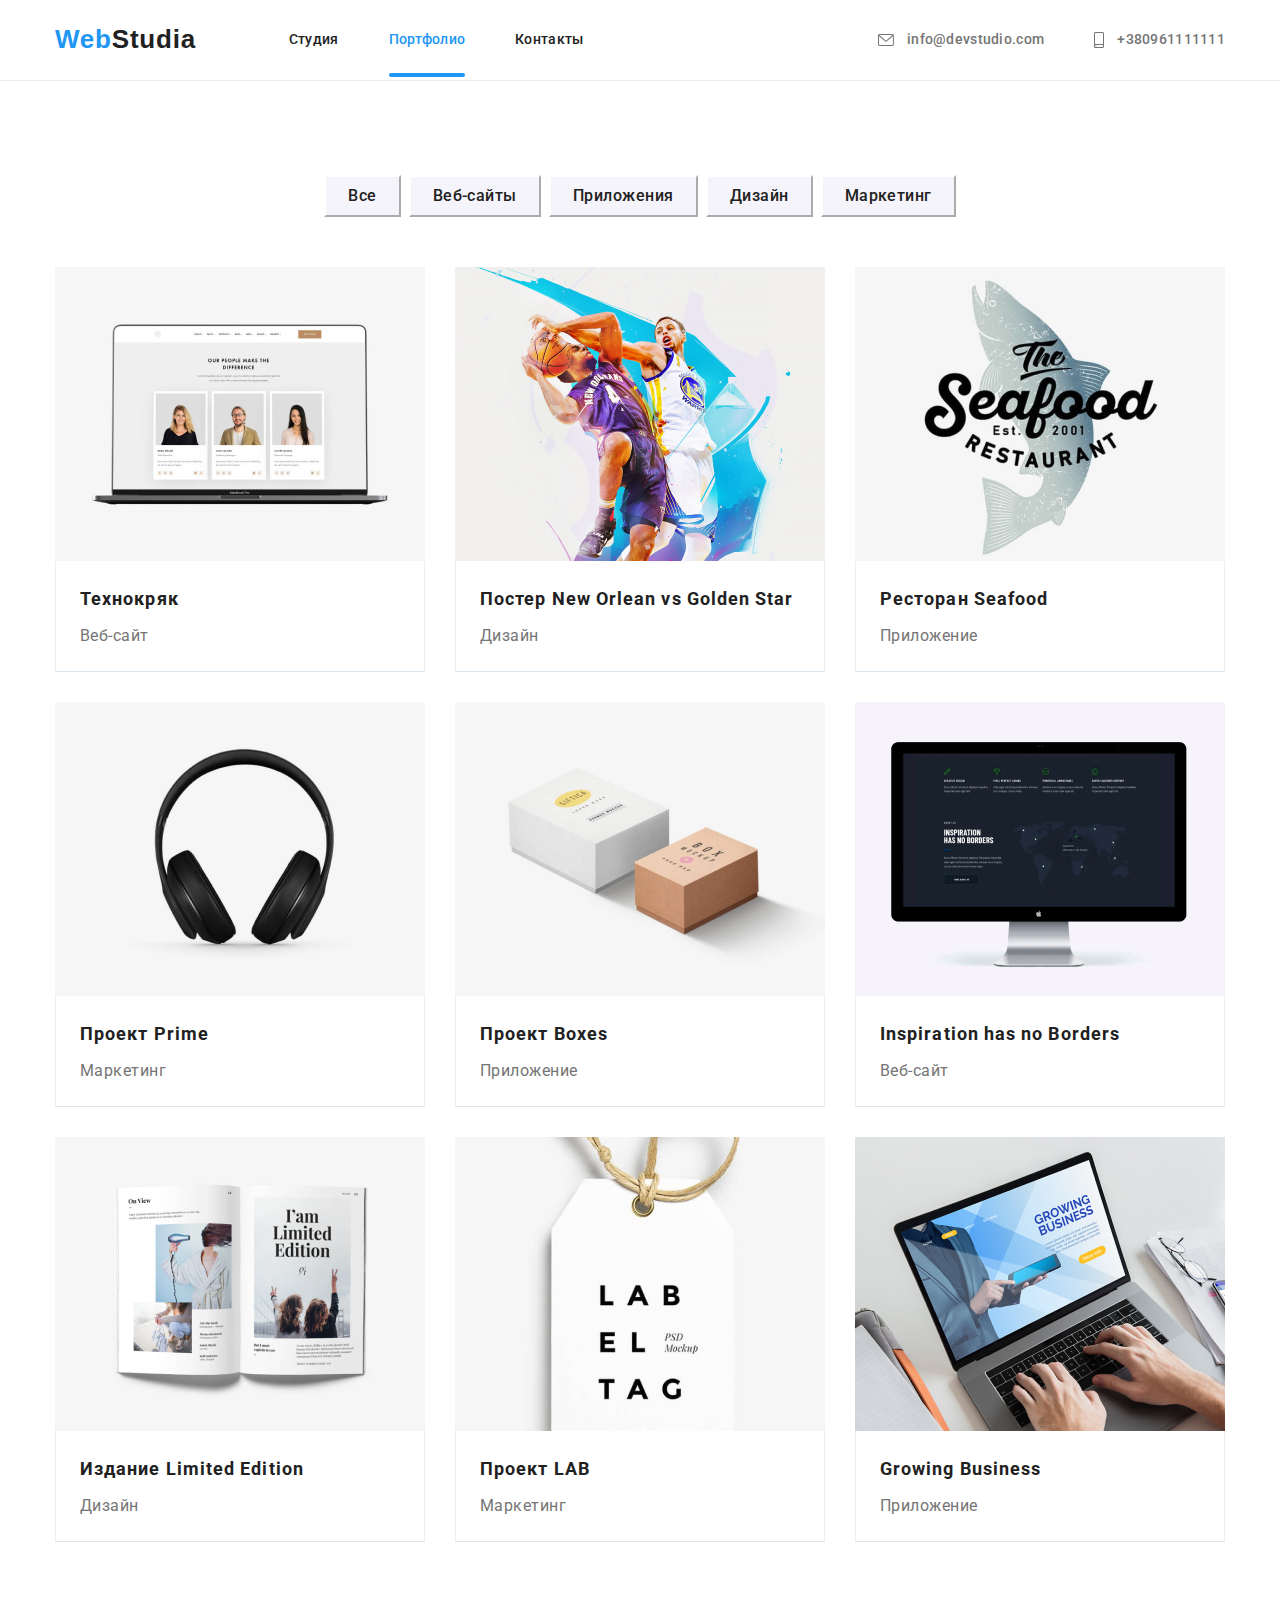
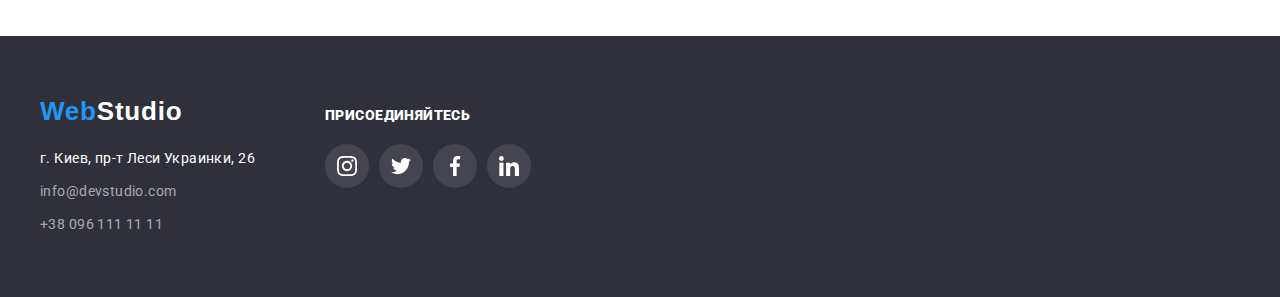
==== commit c6540ac8: "10.04.2021 03:28" ====
--- a/portfolio.html
+++ b/portfolio.html
@@ -75,16 +75,22 @@
                 <!-- li>a>(img+div>(p+p)) -->
                 <li class="list-item-portfolio">
                     <a class="link" href="">
-                    <img src="./images/portfolio/img.jpg" alt="Технокряк Веб-сайт" width="100%"/> <!--Ссылка на картинку, подпись и её размер-->
-                    <div class="list-text-portfolio">
-                    <h3 class="portfolio-h3-style">Технокряк</h3>
-                    <p class="portfolio-p-style">Веб-сайт</p>
-                    </div>
+                        <img src="./images/portfolio/img.jpg" alt="Технокряк Веб-сайт" width="100%"/> <!--Ссылка на картинку, подпись и её размер-->
+                    <div class="overlay-port">
+                        <p class="list-portfolio-p">Технокряк это современная площадка распространения коронавируса. Компании используют эту платформу для цифрового шпионажа и атак на защищённые сервера конкурентов. </p>
+                    </div>
+                        <div class="list-text-portfolio">
+                        <h3 class="portfolio-h3-style">Технокряк</h3>
+                        <p class="portfolio-p-style">Веб-сайт</p>
+                        </div>
                     </a>
                 </li>
                 <li class="list-item-portfolio">
                     <a class="link" href="">
                     <img src="./images/portfolio/img-1.jpg" alt="Постер New Orlean vs Golden Star Дизайн" />
+                    <div class="overlay-port">
+                    <p class="list-portfolio-p">Технокряк это современная площадка распространения коронавируса. Компании используют эту платформу для цифрового шпионажа и атак на защищённые сервера конкурентов.</p>
+                    </div>
                     <div class="list-text-portfolio">
                     <h3 class="portfolio-h3-style">Постер New Orlean vs Golden Star</h3>
                     <p class="portfolio-p-style">Дизайн</p>
@@ -94,7 +100,10 @@
                 <li class="list-item-portfolio">
                     <a class="link" href="">
                     <img src="./images/portfolio/img-2.jpg" alt="Ресторан Seafood Приложение"/>
-                    <div class="list-text-portfolio">
+                    <div class="overlay-port">
+                        <p class="list-portfolio-p">Технокряк это современная площадка распространения коронавируса. Компании используют эту платформу для цифрового шпионажа и атак на защищённые сервера конкурентов.</p>
+                    </div>
+                        <div class="list-text-portfolio">
                     <h3 class="portfolio-h3-style">Ресторан Seafood</h3>
                     <p class="portfolio-p-style">Приложение</p>
                     </div>
@@ -103,7 +112,10 @@
                 <li class="list-item-portfolio">
                     <a class="link" href="">
                     <img src="./images/portfolio/img-3.jpg" alt="Технокряк Веб-сайт" /> <!--Ссылка на картинку, подпись и её размер-->
-                    <div class="list-text-portfolio">
+                    <div class="overlay-port">
+                        <p class="list-portfolio-p">Технокряк это современная площадка распространения коронавируса. Компании используют эту платформу для цифрового шпионажа и атак на защищённые сервера конкурентов.</p>
+                    </div>
+                        <div class="list-text-portfolio">
                     <h3 class="portfolio-h3-style">Проект Prime</h3>
                     <p class="portfolio-p-style">Маркетинг</p>
                     </div>
@@ -112,7 +124,10 @@
                 <li class="list-item-portfolio">
                     <a class="link" href="">
                     <img src="./images/portfolio/img-4.jpg" alt="Постер New Orlean vs Golden Star Дизайн" />
-                    <div class="list-text-portfolio">
+                    <div class="overlay-port">
+                        <p class="list-portfolio-p">Технокряк это современная площадка распространения коронавируса. Компании используют эту платформу для цифрового шпионажа и атак на защищённые сервера конкурентов.</p>
+                    </div>
+                        <div class="list-text-portfolio">
                     <h3 class="portfolio-h3-style">Проект Boxes</h3>
                     <p class="portfolio-p-style">Приложение</p>
                     </div>
@@ -121,7 +136,10 @@
                 <li class="list-item-portfolio">
                     <a class="link" href="">
                     <img src="./images/portfolio/img-5.jpg" alt="Ресторан Seafood Приложение" />
-                    <div class="list-text-portfolio">
+                    <div class="overlay-port">
+                        <p class="list-portfolio-p">Технокряк это современная площадка распространения коронавируса. Компании используют эту платформу для цифрового шпионажа и атак на защищённые сервера конкурентов.</p>
+                    </div>
+                        <div class="list-text-portfolio">
                     <h3 class="portfolio-h3-style">Inspiration has no Borders</h3>
                     <p class="portfolio-p-style">Веб-сайт</p>
                     </div>
@@ -130,7 +148,10 @@
                 <li class="list-item-portfolio">
                     <a class="link" href="">
                     <img src="./images/portfolio/img-6.jpg" alt="Технокряк Веб-сайт"/> <!--Ссылка на картинку, подпись и её размер-->
-                    <div class="list-text-portfolio">
+                    <div class="overlay-port">
+                        <p class="list-portfolio-p">Технокряк это современная площадка распространения коронавируса. Компании используют эту платформу для цифрового шпионажа и атак на защищённые сервера конкурентов.</p>
+                    </div>
+                        <div class="list-text-portfolio">
                     <h3 class="portfolio-h3-style">Издание Limited Edition</h3>
                     <p class="portfolio-p-style">Дизайн</p>
                     </div>
@@ -139,6 +160,9 @@
                 <li class="list-item-portfolio">
                     <a class="link" href="">
                     <img src="./images/portfolio/img-7.jpg" alt="Постер New Orlean vs Golden Star Дизайн" />
+                    <div class="overlay-port">
+                        <p class="list-portfolio-p">Технокряк это современная площадка распространения коронавируса. Компании используют эту платформу для цифрового шпионажа и атак на защищённые сервера конкурентов.</p>
+                    </div>
                     <div class="list-text-portfolio">
                     <h3 class="portfolio-h3-style">Проект LAB</h3>
                     <p class="portfolio-p-style">Маркетинг</p>
@@ -148,6 +172,9 @@
                 <li class="list-item-portfolio">
                     <a class="link" href="">
                     <img src="./images/portfolio/img-8.jpg" alt="Ресторан Seafood Приложение"/>
+                    <div class="overlay-port">
+                        <p class="list-portfolio-p">Технокряк это современная площадка распространения коронавируса. Компании используют эту платформу для цифрового шпионажа и атак на защищённые сервера конкурентов.</p>
+                    </div>
                     <div class="list-text-portfolio">
                     <h3 class="portfolio-h3-style">Growing Business</h3>
                     <p class="portfolio-p-style">Приложение</p>
--- a/css/styles.css
+++ b/css/styles.css
@@ -177,6 +177,11 @@
   fill: var(--main-text-color-gray);
   margin-right: 10px;
   /* padding: 10px; */
+    /* Функция смены цвета */
+    transition-property: fill;
+    transition-duration: 250ms;
+    transition-timing-function: cubic-bezier(0.4, 0, 0.2, 1);
+    /* transition-delay: 0; */
 }
 
 
@@ -266,6 +271,37 @@
 .list-work .li{
   margin-right: 30px;
 }
+
+/*.list-work .relative .list-what-img{
+  position: relative;
+  width: 370px;
+  height: 294px;
+  left: 0px;
+  top: 0px;
+} */
+.list-work .relative{
+  position: relative;
+  /* width: 370px;
+  height: 294px; */
+  left: 0px;
+  top: 0px;
+}
+
+.list-work .relative .what-p{
+position: absolute;
+bottom: 0;
+font-weight: 700;
+font-size: 14px;
+line-height: 1.14;
+text-align: center;
+letter-spacing: 0.03em;
+text-transform: uppercase;
+padding-top: 27px;
+padding-bottom: 27px;
+color: var(--main-text-color-white);
+background: rgba(47, 48, 58, 0.8);
+width: 370px;
+} 
 
 /* превращаем картинку в блок */
 .list-work li img{
@@ -457,6 +493,8 @@
 .social-icons-item .social-icons-link:focus {
   fill: var(--main-text-color-white);
   background-color: var(--main-text-color-blue);
+  
+
   /* border-radius: 10px; */
   /* margin: 10px; */
   /* fill: inherit; */
@@ -471,6 +509,18 @@
   width: 44px;
   height: 44px;
   border-radius: 50%;
+    /* Функция смены цвета */
+    transition-property: background-color, fill;
+    transition-duration: 250ms;
+    transition-timing-function: cubic-bezier(0.4, 0, 0.2, 1);
+    /* transition-delay: 0; */
+}
+.li-header .linc .icon {
+    /* Функция смены цвета */
+    transition-property: background-color, fill;
+    transition-duration: 250ms;
+    transition-timing-function: cubic-bezier(0.4, 0, 0.2, 1);
+    /* transition-delay: 0; */
 }
 
 /* Расстояние между иконками */
@@ -497,6 +547,21 @@
   fill: var(--main-text-color-white);
   /* fill: #000000; */
   /* background-color: #000000; */
+
+  /* Функция смены цвета */
+  transition-property: background-color, fill;
+  transition-duration: 250ms;
+  transition-timing-function: cubic-bezier(0.4, 0, 0.2, 1);
+  /* transition-delay: 0; */
+}
+
+.container .list .social-icons-item .social-icons-link {
+
+  /* Функция смены цвета */
+  transition-property: background-color, fill;
+  transition-duration: 250ms;
+  transition-timing-function: cubic-bezier(0.4, 0, 0.2, 1);
+  /* transition-delay: 0; */
 }
 
 /* отступ от левого края для всех иконок и все в ряд */
@@ -513,6 +578,7 @@
 .container .list .social-icons-item .social-icons-link:focus {
   fill: var(--main-text-color-white);
   background-color: var(--main-text-color-blue);
+
   /* border-radius: 10px; */
   /* margin: 10px; */
   /* fill: inherit; */
@@ -580,12 +646,63 @@
 margin-right: 93px;
 }
 
+
+.list-item-portfolio{
+  position: relative;
+  overflow: hidden;
+}
+
+.list-item-portfolio:hover .link .overlay-port .list-portfolio-p {
+  transform: translateY(0);
+  /* width: 370px; */
+height: 294px;
+}
+
+.list-item-portfolio .link .overlay-port .list-portfolio-p {
+  position: absolute;
+  top: 0;
+  left: 0;
+  width: 100%;
+  height: 100%;
+
+  transform: translatey(100%);
+  transition: transform 250ms ease;
+  padding-top: 63px;
+  padding-bottom: 63px;
+  padding-left: 24px;
+  padding-right: 24px;
+ 
+/* width: 370px; */
+/* height: 294px; */
+/* left: 215px; */
+/* top: 262px; */
+
+background: rgba(33, 150, 243, 0.9);
+/* background-size: auto; */
+font-style: normal;
+font-weight: 500;
+font-size: 18px;
+line-height: 1.55;
+/* or 156% */
+letter-spacing: 0.03em;
+color: var(--main-text-color-white);
+}
+
 .list-item-portfolio .link:hover,
 .list-item-portfolio .link:focus {
   display: block;
 
   /* box-sizing: border-box; */
   box-shadow: 0px 1px 1px rgba(0, 0, 0, 0.12), 0px 4px 4px rgba(0, 0, 0, 0.06), 1px 4px 6px rgba(0, 0, 0, 0.16);
+}
+
+.list-item-portfolio .link
+{
+    /* Функция смены цвета */
+    transition-property: box-shadow;
+    transition-duration: 250ms;
+    transition-timing-function: cubic-bezier(0.4, 0, 0.2, 1);
+    transition-delay: 0;
 }
 
 /* .footer-come {
@@ -640,6 +757,11 @@
 /* Параметры иконок соцсетей Футера*/
 .container .list .icon-client-ya .link .icon{
   fill: var(--icon-color-gray);
+      /* Функция смены цвета */
+      transition-property: border-color, fill;
+      transition-duration: 250ms;
+      transition-timing-function: cubic-bezier(0.4, 0, 0.2, 1);
+      /* transition-delay: 0; */
 }
 
 /* Настройка иконок вряд */
@@ -666,6 +788,8 @@
   /* border-radius: 10px; */
   /* margin: 10px; */
   /* fill: inherit; */
+
+
 }
 
 /* Настройка блоков и ссылки параллельно */
@@ -680,7 +804,11 @@
   border-radius: 4%;
   border-style: solid;
   border-color: var(--icon-color-gray);
-  
+    /* Функция смены цвета */
+    transition-property: border-color, fill;
+    transition-duration: 250ms;
+    transition-timing-function: cubic-bezier(0.4, 0, 0.2, 1);
+    /* transition-delay: 0; */
 }
 
 .footer-soc .footer-h3-come {
@@ -739,22 +867,35 @@
 .link {
   text-decoration: none; /* убирает подчеркивание с ссылки */
   color: inherit; /*обесцвечивает ссылку*/
+
+  /* Функция смены цвета */
+  transition-property: color;
+  transition-duration: 250ms;
+  transition-timing-function: cubic-bezier(0.4, 0, 0.2, 1);
+  /* transition-delay: 0; */
 }
 
 /* изменение ссылки при наведении */
 .link:hover,
 :focus {
   color: var(--main-text-color-blue);
-}
+
+
+}
+
 
 /* Выделение цветом иконок письма и телефона. Ховер и фокус задается всегда на ссылку! */
 .link:hover .header-icon-link,
 .link:focus .header-icon-link {
   fill: var(--main-text-color-blue);
+
+
+
   /* border-radius: 10px; */
   /* margin: 10px; */
   /* fill: inherit; */
 }
+
 
 /* Отцентровать */
 /* .center {
@@ -920,6 +1061,12 @@
   text-align: center;
   letter-spacing: 0.06em;
   color: var(--main-text-color-white);
+
+  /* Функция смены цвета */
+  transition-property: background-color, color;
+  transition-duration: 250ms;
+  transition-timing-function: cubic-bezier(0.4, 0, 0.2, 1);
+  /* transition-delay: 0; */
 }
 
 /* Client стилизация текста*/
@@ -1009,8 +1156,17 @@
   color: var(--main-text-color-white);  /*изменение цвета надписи*/
   box-shadow: 0px 3px 1px rgba(0, 0, 0, 0.1), 0px 1px 2px rgba(0, 0, 0, 0.08), 0px 2px 2px rgba(0, 0, 0, 0.12);
   border-radius: 4px;
+
+
   /* cursor: pointer; */
 }
+
+.portfolio-buttom.link {
+  /* Функция смены цвета */
+  transition-property: background-color, color, box-shadow;
+  transition-duration: 250ms;
+  transition-timing-function: cubic-bezier(0.4, 0, 0.2, 1);
+  /* transition-delay: 0; */}
 
 .portfolio-buttom.primary {
   background-color: var(--main-text-color-blue);
@@ -1121,6 +1277,23 @@
 /* цвет текста для отображения активной сылкиы */
 .current {
   color: var(--main-text-color-blue);
+  position: relative; 
+}
+.header-link {
+  position: relative;
+}
+
+/* Нижняя линия на активном элементе меню */
+.current::after {
+  content: "";
+  position: absolute;
+  left: 0;
+  bottom: 0;
+  display: block;
+  width: 100%;
+  height: 4px;
+  background-color: var(--main-text-color-blue);
+  border-radius: 2px;
 }
 
 /* цвет текста для отображения активной сылкиы */
--- a/css/styles.css
+++ b/css/styles.css
@@ -177,6 +177,11 @@
   fill: var(--main-text-color-gray);
   margin-right: 10px;
   /* padding: 10px; */
+    /* Функция смены цвета */
+    transition-property: fill;
+    transition-duration: 250ms;
+    transition-timing-function: cubic-bezier(0.4, 0, 0.2, 1);
+    /* transition-delay: 0; */
 }
 
 
@@ -266,6 +271,37 @@
 .list-work .li{
   margin-right: 30px;
 }
+
+/*.list-work .relative .list-what-img{
+  position: relative;
+  width: 370px;
+  height: 294px;
+  left: 0px;
+  top: 0px;
+} */
+.list-work .relative{
+  position: relative;
+  /* width: 370px;
+  height: 294px; */
+  left: 0px;
+  top: 0px;
+}
+
+.list-work .relative .what-p{
+position: absolute;
+bottom: 0;
+font-weight: 700;
+font-size: 14px;
+line-height: 1.14;
+text-align: center;
+letter-spacing: 0.03em;
+text-transform: uppercase;
+padding-top: 27px;
+padding-bottom: 27px;
+color: var(--main-text-color-white);
+background: rgba(47, 48, 58, 0.8);
+width: 370px;
+} 
 
 /* превращаем картинку в блок */
 .list-work li img{
@@ -457,6 +493,8 @@
 .social-icons-item .social-icons-link:focus {
   fill: var(--main-text-color-white);
   background-color: var(--main-text-color-blue);
+  
+
   /* border-radius: 10px; */
   /* margin: 10px; */
   /* fill: inherit; */
@@ -471,6 +509,18 @@
   width: 44px;
   height: 44px;
   border-radius: 50%;
+    /* Функция смены цвета */
+    transition-property: background-color, fill;
+    transition-duration: 250ms;
+    transition-timing-function: cubic-bezier(0.4, 0, 0.2, 1);
+    /* transition-delay: 0; */
+}
+.li-header .linc .icon {
+    /* Функция смены цвета */
+    transition-property: background-color, fill;
+    transition-duration: 250ms;
+    transition-timing-function: cubic-bezier(0.4, 0, 0.2, 1);
+    /* transition-delay: 0; */
 }
 
 /* Расстояние между иконками */
@@ -497,6 +547,21 @@
   fill: var(--main-text-color-white);
   /* fill: #000000; */
   /* background-color: #000000; */
+
+  /* Функция смены цвета */
+  transition-property: background-color, fill;
+  transition-duration: 250ms;
+  transition-timing-function: cubic-bezier(0.4, 0, 0.2, 1);
+  /* transition-delay: 0; */
+}
+
+.container .list .social-icons-item .social-icons-link {
+
+  /* Функция смены цвета */
+  transition-property: background-color, fill;
+  transition-duration: 250ms;
+  transition-timing-function: cubic-bezier(0.4, 0, 0.2, 1);
+  /* transition-delay: 0; */
 }
 
 /* отступ от левого края для всех иконок и все в ряд */
@@ -513,6 +578,7 @@
 .container .list .social-icons-item .social-icons-link:focus {
   fill: var(--main-text-color-white);
   background-color: var(--main-text-color-blue);
+
   /* border-radius: 10px; */
   /* margin: 10px; */
   /* fill: inherit; */
@@ -580,12 +646,63 @@
 margin-right: 93px;
 }
 
+
+.list-item-portfolio{
+  position: relative;
+  overflow: hidden;
+}
+
+.list-item-portfolio:hover .link .overlay-port .list-portfolio-p {
+  transform: translateY(0);
+  /* width: 370px; */
+height: 294px;
+}
+
+.list-item-portfolio .link .overlay-port .list-portfolio-p {
+  position: absolute;
+  top: 0;
+  left: 0;
+  width: 100%;
+  height: 100%;
+
+  transform: translatey(100%);
+  transition: transform 250ms ease;
+  padding-top: 63px;
+  padding-bottom: 63px;
+  padding-left: 24px;
+  padding-right: 24px;
+ 
+/* width: 370px; */
+/* height: 294px; */
+/* left: 215px; */
+/* top: 262px; */
+
+background: rgba(33, 150, 243, 0.9);
+/* background-size: auto; */
+font-style: normal;
+font-weight: 500;
+font-size: 18px;
+line-height: 1.55;
+/* or 156% */
+letter-spacing: 0.03em;
+color: var(--main-text-color-white);
+}
+
 .list-item-portfolio .link:hover,
 .list-item-portfolio .link:focus {
   display: block;
 
   /* box-sizing: border-box; */
   box-shadow: 0px 1px 1px rgba(0, 0, 0, 0.12), 0px 4px 4px rgba(0, 0, 0, 0.06), 1px 4px 6px rgba(0, 0, 0, 0.16);
+}
+
+.list-item-portfolio .link
+{
+    /* Функция смены цвета */
+    transition-property: box-shadow;
+    transition-duration: 250ms;
+    transition-timing-function: cubic-bezier(0.4, 0, 0.2, 1);
+    transition-delay: 0;
 }
 
 /* .footer-come {
@@ -640,6 +757,11 @@
 /* Параметры иконок соцсетей Футера*/
 .container .list .icon-client-ya .link .icon{
   fill: var(--icon-color-gray);
+      /* Функция смены цвета */
+      transition-property: border-color, fill;
+      transition-duration: 250ms;
+      transition-timing-function: cubic-bezier(0.4, 0, 0.2, 1);
+      /* transition-delay: 0; */
 }
 
 /* Настройка иконок вряд */
@@ -666,6 +788,8 @@
   /* border-radius: 10px; */
   /* margin: 10px; */
   /* fill: inherit; */
+
+
 }
 
 /* Настройка блоков и ссылки параллельно */
@@ -680,7 +804,11 @@
   border-radius: 4%;
   border-style: solid;
   border-color: var(--icon-color-gray);
-  
+    /* Функция смены цвета */
+    transition-property: border-color, fill;
+    transition-duration: 250ms;
+    transition-timing-function: cubic-bezier(0.4, 0, 0.2, 1);
+    /* transition-delay: 0; */
 }
 
 .footer-soc .footer-h3-come {
@@ -739,22 +867,35 @@
 .link {
   text-decoration: none; /* убирает подчеркивание с ссылки */
   color: inherit; /*обесцвечивает ссылку*/
+
+  /* Функция смены цвета */
+  transition-property: color;
+  transition-duration: 250ms;
+  transition-timing-function: cubic-bezier(0.4, 0, 0.2, 1);
+  /* transition-delay: 0; */
 }
 
 /* изменение ссылки при наведении */
 .link:hover,
 :focus {
   color: var(--main-text-color-blue);
-}
+
+
+}
+
 
 /* Выделение цветом иконок письма и телефона. Ховер и фокус задается всегда на ссылку! */
 .link:hover .header-icon-link,
 .link:focus .header-icon-link {
   fill: var(--main-text-color-blue);
+
+
+
   /* border-radius: 10px; */
   /* margin: 10px; */
   /* fill: inherit; */
 }
+
 
 /* Отцентровать */
 /* .center {
@@ -920,6 +1061,12 @@
   text-align: center;
   letter-spacing: 0.06em;
   color: var(--main-text-color-white);
+
+  /* Функция смены цвета */
+  transition-property: background-color, color;
+  transition-duration: 250ms;
+  transition-timing-function: cubic-bezier(0.4, 0, 0.2, 1);
+  /* transition-delay: 0; */
 }
 
 /* Client стилизация текста*/
@@ -1009,8 +1156,17 @@
   color: var(--main-text-color-white);  /*изменение цвета надписи*/
   box-shadow: 0px 3px 1px rgba(0, 0, 0, 0.1), 0px 1px 2px rgba(0, 0, 0, 0.08), 0px 2px 2px rgba(0, 0, 0, 0.12);
   border-radius: 4px;
+
+
   /* cursor: pointer; */
 }
+
+.portfolio-buttom.link {
+  /* Функция смены цвета */
+  transition-property: background-color, color, box-shadow;
+  transition-duration: 250ms;
+  transition-timing-function: cubic-bezier(0.4, 0, 0.2, 1);
+  /* transition-delay: 0; */}
 
 .portfolio-buttom.primary {
   background-color: var(--main-text-color-blue);
@@ -1121,6 +1277,23 @@
 /* цвет текста для отображения активной сылкиы */
 .current {
   color: var(--main-text-color-blue);
+  position: relative; 
+}
+.header-link {
+  position: relative;
+}
+
+/* Нижняя линия на активном элементе меню */
+.current::after {
+  content: "";
+  position: absolute;
+  left: 0;
+  bottom: 0;
+  display: block;
+  width: 100%;
+  height: 4px;
+  background-color: var(--main-text-color-blue);
+  border-radius: 2px;
 }
 
 /* цвет текста для отображения активной сылкиы */
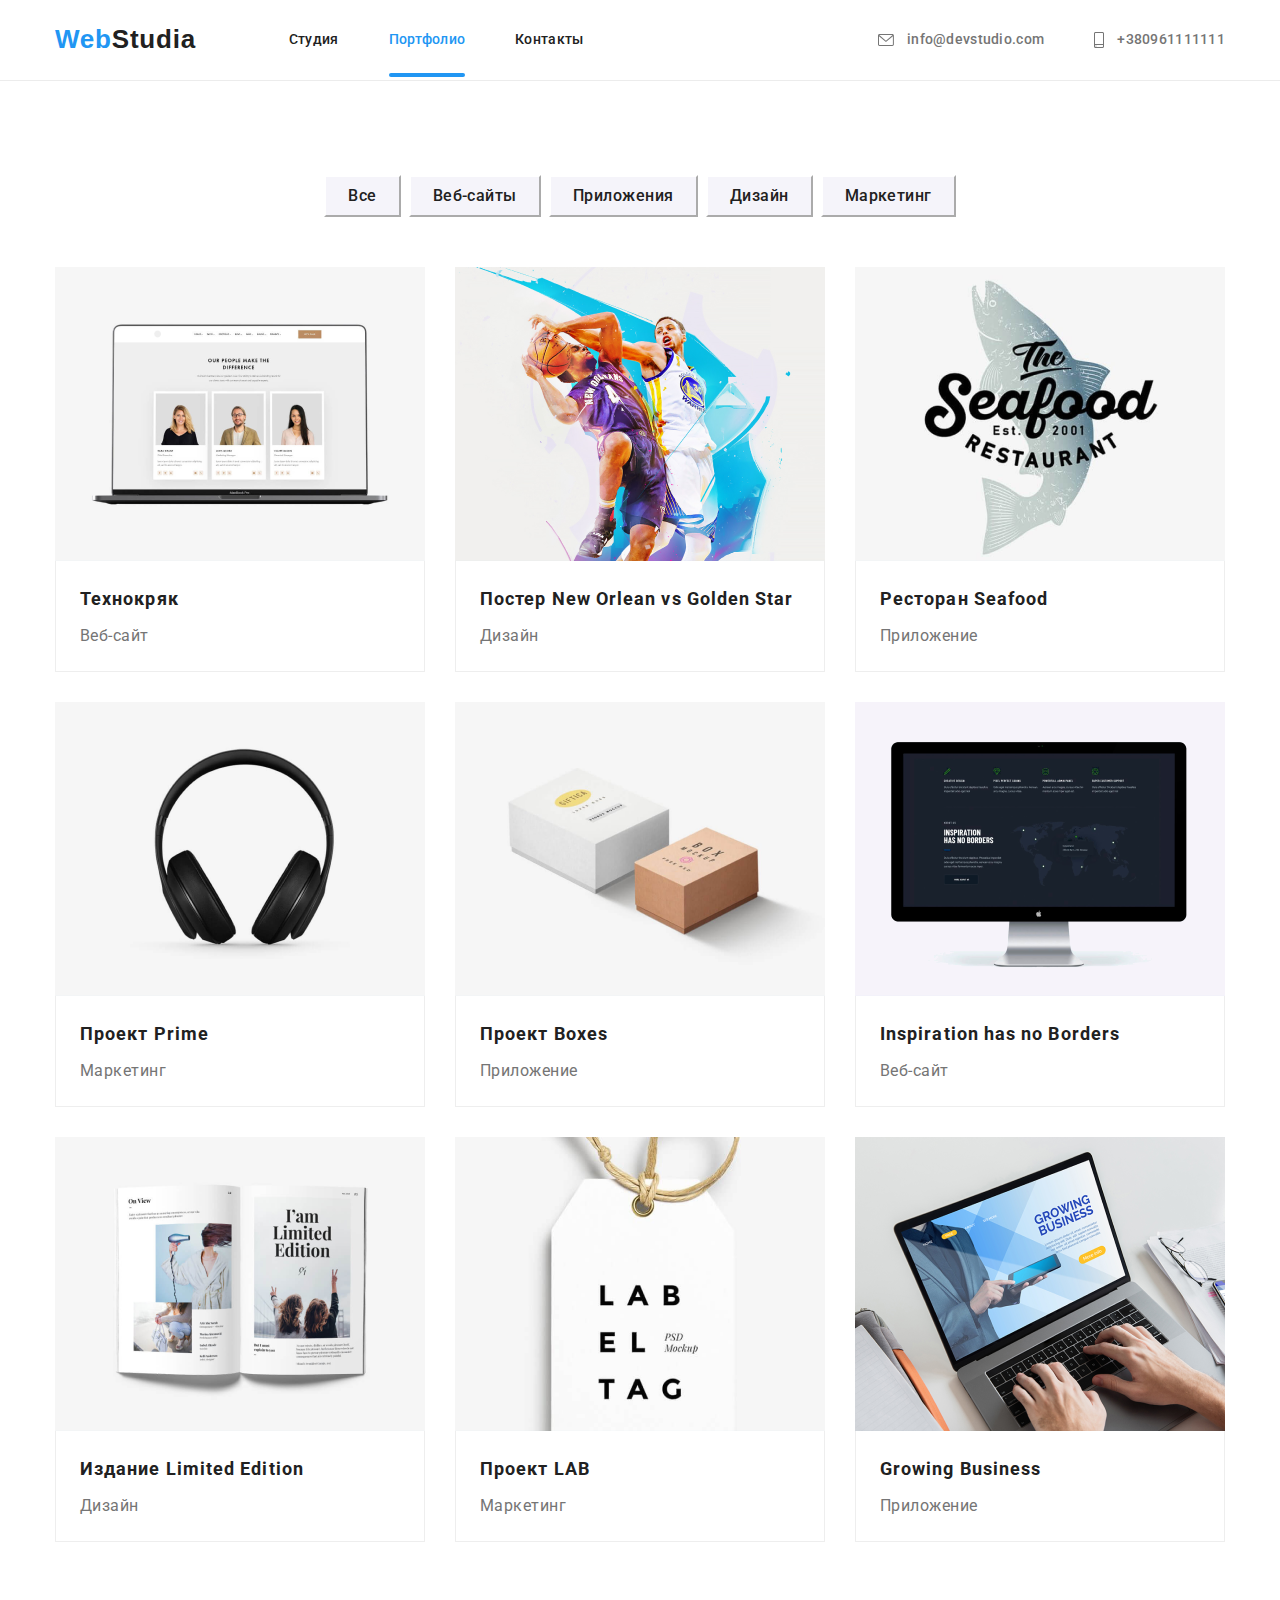
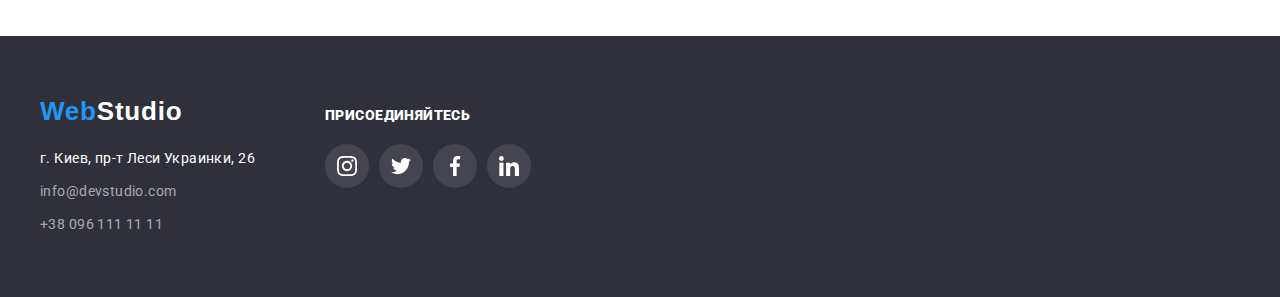
==== commit bde5d25f: "10.04.2021 10.47" ====
--- a/portfolio.html
+++ b/portfolio.html
@@ -75,9 +75,11 @@
                 <!-- li>a>(img+div>(p+p)) -->
                 <li class="list-item-portfolio">
                     <a class="link" href="">
+                        <div class="overlay-port">
                         <img src="./images/portfolio/img.jpg" alt="Технокряк Веб-сайт" width="100%"/> <!--Ссылка на картинку, подпись и её размер-->
-                    <div class="overlay-port">
+                            <div class="bg-port-flip">
                         <p class="list-portfolio-p">Технокряк это современная площадка распространения коронавируса. Компании используют эту платформу для цифрового шпионажа и атак на защищённые сервера конкурентов. </p>
+                        </div>
                     </div>
                         <div class="list-text-portfolio">
                         <h3 class="portfolio-h3-style">Технокряк</h3>
@@ -87,10 +89,12 @@
                 </li>
                 <li class="list-item-portfolio">
                     <a class="link" href="">
+                        <div class="overlay-port">
                     <img src="./images/portfolio/img-1.jpg" alt="Постер New Orlean vs Golden Star Дизайн" />
-                    <div class="overlay-port">
+                    <div class="bg-port-flip">
                     <p class="list-portfolio-p">Технокряк это современная площадка распространения коронавируса. Компании используют эту платформу для цифрового шпионажа и атак на защищённые сервера конкурентов.</p>
-                    </div>
+                </div>    
+                </div>
                     <div class="list-text-portfolio">
                     <h3 class="portfolio-h3-style">Постер New Orlean vs Golden Star</h3>
                     <p class="portfolio-p-style">Дизайн</p>
@@ -99,9 +103,11 @@
                 </li>
                 <li class="list-item-portfolio">
                     <a class="link" href="">
+                        <div class="overlay-port">
                     <img src="./images/portfolio/img-2.jpg" alt="Ресторан Seafood Приложение"/>
-                    <div class="overlay-port">
-                        <p class="list-portfolio-p">Технокряк это современная площадка распространения коронавируса. Компании используют эту платформу для цифрового шпионажа и атак на защищённые сервера конкурентов.</p>
+                    <div class="bg-port-flip">
+                        <p class="list-portfolio-p">Технокряк это современная площадка распространения коронавируса. Компании используют эту платформу для цифрового шпионажа и атак на защищённые сервера конкурентов.</p>
+                    </div>
                     </div>
                         <div class="list-text-portfolio">
                     <h3 class="portfolio-h3-style">Ресторан Seafood</h3>
@@ -111,9 +117,11 @@
                 </li>
                 <li class="list-item-portfolio">
                     <a class="link" href="">
+                        <div class="overlay-port">
                     <img src="./images/portfolio/img-3.jpg" alt="Технокряк Веб-сайт" /> <!--Ссылка на картинку, подпись и её размер-->
-                    <div class="overlay-port">
-                        <p class="list-portfolio-p">Технокряк это современная площадка распространения коронавируса. Компании используют эту платформу для цифрового шпионажа и атак на защищённые сервера конкурентов.</p>
+                    <div class="bg-port-flip">
+                        <p class="list-portfolio-p">Технокряк это современная площадка распространения коронавируса. Компании используют эту платформу для цифрового шпионажа и атак на защищённые сервера конкурентов.</p>
+                    </div>
                     </div>
                         <div class="list-text-portfolio">
                     <h3 class="portfolio-h3-style">Проект Prime</h3>
@@ -123,9 +131,11 @@
                 </li>
                 <li class="list-item-portfolio">
                     <a class="link" href="">
+                        <div class="overlay-port">
                     <img src="./images/portfolio/img-4.jpg" alt="Постер New Orlean vs Golden Star Дизайн" />
-                    <div class="overlay-port">
-                        <p class="list-portfolio-p">Технокряк это современная площадка распространения коронавируса. Компании используют эту платформу для цифрового шпионажа и атак на защищённые сервера конкурентов.</p>
+                    <div class="bg-port-flip">
+                        <p class="list-portfolio-p">Технокряк это современная площадка распространения коронавируса. Компании используют эту платформу для цифрового шпионажа и атак на защищённые сервера конкурентов.</p>
+                    </div>
                     </div>
                         <div class="list-text-portfolio">
                     <h3 class="portfolio-h3-style">Проект Boxes</h3>
@@ -135,9 +145,11 @@
                 </li>
                 <li class="list-item-portfolio">
                     <a class="link" href="">
+                        <div class="overlay-port">
                     <img src="./images/portfolio/img-5.jpg" alt="Ресторан Seafood Приложение" />
-                    <div class="overlay-port">
-                        <p class="list-portfolio-p">Технокряк это современная площадка распространения коронавируса. Компании используют эту платформу для цифрового шпионажа и атак на защищённые сервера конкурентов.</p>
+                    <div class="bg-port-flip">
+                        <p class="list-portfolio-p">Технокряк это современная площадка распространения коронавируса. Компании используют эту платформу для цифрового шпионажа и атак на защищённые сервера конкурентов.</p>
+                    </div>
                     </div>
                         <div class="list-text-portfolio">
                     <h3 class="portfolio-h3-style">Inspiration has no Borders</h3>
@@ -147,9 +159,11 @@
                 </li>
                 <li class="list-item-portfolio">
                     <a class="link" href="">
+                        <div class="overlay-port">
                     <img src="./images/portfolio/img-6.jpg" alt="Технокряк Веб-сайт"/> <!--Ссылка на картинку, подпись и её размер-->
-                    <div class="overlay-port">
-                        <p class="list-portfolio-p">Технокряк это современная площадка распространения коронавируса. Компании используют эту платформу для цифрового шпионажа и атак на защищённые сервера конкурентов.</p>
+                    <div class="bg-port-flip">
+                        <p class="list-portfolio-p">Технокряк это современная площадка распространения коронавируса. Компании используют эту платформу для цифрового шпионажа и атак на защищённые сервера конкурентов.</p>
+                    </div>
                     </div>
                         <div class="list-text-portfolio">
                     <h3 class="portfolio-h3-style">Издание Limited Edition</h3>
@@ -159,9 +173,11 @@
                 </li>
                 <li class="list-item-portfolio">
                     <a class="link" href="">
+                        <div class="overlay-port">
                     <img src="./images/portfolio/img-7.jpg" alt="Постер New Orlean vs Golden Star Дизайн" />
-                    <div class="overlay-port">
-                        <p class="list-portfolio-p">Технокряк это современная площадка распространения коронавируса. Компании используют эту платформу для цифрового шпионажа и атак на защищённые сервера конкурентов.</p>
+                    <div class="bg-port-flip">
+                        <p class="list-portfolio-p">Технокряк это современная площадка распространения коронавируса. Компании используют эту платформу для цифрового шпионажа и атак на защищённые сервера конкурентов.</p>
+                    </div>
                     </div>
                     <div class="list-text-portfolio">
                     <h3 class="portfolio-h3-style">Проект LAB</h3>
@@ -171,9 +187,11 @@
                 </li>
                 <li class="list-item-portfolio">
                     <a class="link" href="">
+                        <div class="overlay-port">
                     <img src="./images/portfolio/img-8.jpg" alt="Ресторан Seafood Приложение"/>
-                    <div class="overlay-port">
-                        <p class="list-portfolio-p">Технокряк это современная площадка распространения коронавируса. Компании используют эту платформу для цифрового шпионажа и атак на защищённые сервера конкурентов.</p>
+                    <div class="bg-port-flip">
+                        <p class="list-portfolio-p">Технокряк это современная площадка распространения коронавируса. Компании используют эту платформу для цифрового шпионажа и атак на защищённые сервера конкурентов.</p>
+                    </div>
                     </div>
                     <div class="list-text-portfolio">
                     <h3 class="portfolio-h3-style">Growing Business</h3>
--- a/css/styles.css
+++ b/css/styles.css
@@ -38,6 +38,7 @@
   --bg-color-team: #F5F4FA;
   --grid-item: 1;
   --icon-color-gray: #AFB1B8;
+  --timing-function: cubic-bezier(0.4, 0, 0.2, 1);
 }
 /* font-family: 'Roboto', sans-serif; */
 
@@ -647,49 +648,60 @@
 }
 
 
-.list-item-portfolio{
+.overlay-port{
   position: relative;
   overflow: hidden;
 }
 
-.list-item-portfolio:hover .link .overlay-port .list-portfolio-p {
+.list-item-portfolio .link:hover .overlay-port .list-portfolio-p {
   transform: translateY(0);
   /* width: 370px; */
-height: 294px;
-}
-
-.list-item-portfolio .link .overlay-port .list-portfolio-p {
+/* height: 294px; */
+overflow: hidden;
+/* opacity: 1; */
+}
+
+
+.list-portfolio-p{
+  /* opacity: 50%; */
+}
+
+.bg-port-flip {
+  
+}
+
+.list-portfolio-p {
+  /* display: inline-block;
+  content: ''; */
   position: absolute;
   top: 0;
   left: 0;
   width: 100%;
   height: 100%;
-
   transform: translatey(100%);
   transition: transform 250ms ease;
-  padding-top: 63px;
-  padding-bottom: 63px;
-  padding-left: 24px;
-  padding-right: 24px;
- 
 /* width: 370px; */
 /* height: 294px; */
 /* left: 215px; */
 /* top: 262px; */
-
+/* opacity: 0; */
 background: rgba(33, 150, 243, 0.9);
 /* background-size: auto; */
 font-style: normal;
-font-weight: 500;
+font-weight: 400;
 font-size: 18px;
 line-height: 1.55;
 /* or 156% */
 letter-spacing: 0.03em;
 color: var(--main-text-color-white);
-}
-
-.list-item-portfolio .link:hover,
-.list-item-portfolio .link:focus {
+padding-top: 63px;
+  padding-bottom: 63px;
+  padding-left: 24px;
+  padding-right: 24px;
+}
+
+.list-item-portfolio:hover,
+.list-item-portfolio:focus {
   display: block;
 
   /* box-sizing: border-box; */
--- a/css/styles.css
+++ b/css/styles.css
@@ -38,6 +38,7 @@
   --bg-color-team: #F5F4FA;
   --grid-item: 1;
   --icon-color-gray: #AFB1B8;
+  --timing-function: cubic-bezier(0.4, 0, 0.2, 1);
 }
 /* font-family: 'Roboto', sans-serif; */
 
@@ -647,49 +648,60 @@
 }
 
 
-.list-item-portfolio{
+.overlay-port{
   position: relative;
   overflow: hidden;
 }
 
-.list-item-portfolio:hover .link .overlay-port .list-portfolio-p {
+.list-item-portfolio .link:hover .overlay-port .list-portfolio-p {
   transform: translateY(0);
   /* width: 370px; */
-height: 294px;
-}
-
-.list-item-portfolio .link .overlay-port .list-portfolio-p {
+/* height: 294px; */
+overflow: hidden;
+/* opacity: 1; */
+}
+
+
+.list-portfolio-p{
+  /* opacity: 50%; */
+}
+
+.bg-port-flip {
+  
+}
+
+.list-portfolio-p {
+  /* display: inline-block;
+  content: ''; */
   position: absolute;
   top: 0;
   left: 0;
   width: 100%;
   height: 100%;
-
   transform: translatey(100%);
   transition: transform 250ms ease;
-  padding-top: 63px;
-  padding-bottom: 63px;
-  padding-left: 24px;
-  padding-right: 24px;
- 
 /* width: 370px; */
 /* height: 294px; */
 /* left: 215px; */
 /* top: 262px; */
-
+/* opacity: 0; */
 background: rgba(33, 150, 243, 0.9);
 /* background-size: auto; */
 font-style: normal;
-font-weight: 500;
+font-weight: 400;
 font-size: 18px;
 line-height: 1.55;
 /* or 156% */
 letter-spacing: 0.03em;
 color: var(--main-text-color-white);
-}
-
-.list-item-portfolio .link:hover,
-.list-item-portfolio .link:focus {
+padding-top: 63px;
+  padding-bottom: 63px;
+  padding-left: 24px;
+  padding-right: 24px;
+}
+
+.list-item-portfolio:hover,
+.list-item-portfolio:focus {
   display: block;
 
   /* box-sizing: border-box; */
